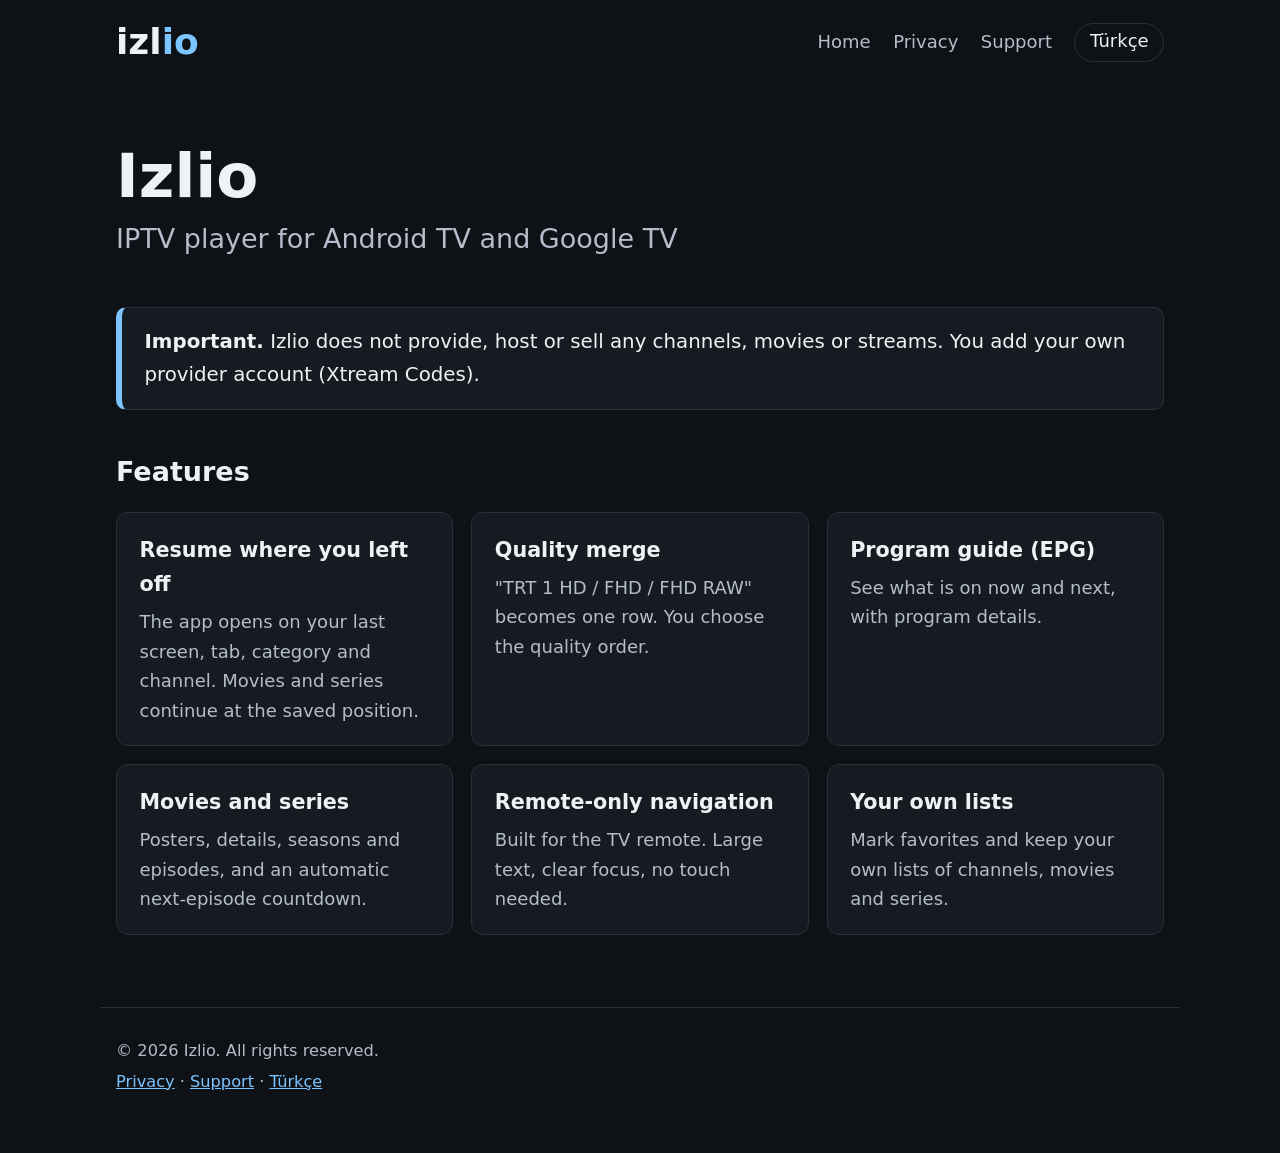
==== index.html @ 5676ca07 "Add Izlio static site (EN and TR) Co-Authored-By: Claude Sonnet 5.5 <noreply@anthropic.com>" ====
<!doctype html>
<html lang="en">
<head>
<meta charset="utf-8">
<meta name="viewport" content="width=device-width, initial-scale=1">
<title>Izlio - IPTV player for Android TV and Google TV</title>
<meta name="description" content="Izlio is an IPTV player for Android TV and Google TV. Resume where you left off, EPG, movies and series, remote-only navigation.">
<meta name="color-scheme" content="dark">
<link rel="stylesheet" href="style.css">
</head>
<body>
<header class="top"><a class="brand" href="index.html"><svg class="mark" viewBox="0 0 150 44" role="img" aria-label="izlio" xmlns="http://www.w3.org/2000/svg"><text x="0" y="34" font-size="40" font-weight="700" font-family="system-ui,-apple-system,Segoe UI,Roboto,sans-serif" fill="currentColor">izl<tspan fill="#7cc4ff">io</tspan></text></svg></a>
<nav aria-label="Main"><a href="index.html">Home</a><a href="privacy.html">Privacy</a><a href="support.html">Support</a><a class="lang" href="tr/" hreflang="tr">Türkçe</a></nav></header>
<main>
<section class="hero"><h1>Izlio</h1><p class="lead">IPTV player for Android TV and Google TV</p></section>
<aside class="notice" role="note"><strong>Important.</strong> Izlio does not provide, host or sell any channels, movies or streams. You add your own provider account (Xtream Codes).</aside>
<section><h2>Features</h2><ul class="features">
<li><h3>Resume where you left off</h3><p>The app opens on your last screen, tab, category and channel. Movies and series continue at the saved position.</p></li>
<li><h3>Quality merge</h3><p>"TRT 1 HD / FHD / FHD RAW" becomes one row. You choose the quality order.</p></li>
<li><h3>Program guide (EPG)</h3><p>See what is on now and next, with program details.</p></li>
<li><h3>Movies and series</h3><p>Posters, details, seasons and episodes, and an automatic next-episode countdown.</p></li>
<li><h3>Remote-only navigation</h3><p>Built for the TV remote. Large text, clear focus, no touch needed.</p></li>
<li><h3>Your own lists</h3><p>Mark favorites and keep your own lists of channels, movies and series.</p></li>
</ul></section>
</main>
<footer><p>&copy; 2026 Izlio. All rights reserved.</p><p><a href="privacy.html">Privacy</a> · <a href="support.html">Support</a> · <a href="tr/">Türkçe</a></p></footer>
</body>
</html>
---- style.css ----
:root{--bg:#0e1116;--panel:#161b22;--line:#2a313c;--text:#eef2f7;--muted:#b4bdc9;--accent:#7cc4ff}
*{box-sizing:border-box}
html{font-size:112.5%}
body{margin:0;background:var(--bg);color:var(--text);font-family:system-ui,-apple-system,"Segoe UI",Roboto,"Helvetica Neue",Arial,sans-serif;line-height:1.65}
a{color:var(--accent)}
a:focus-visible,summary:focus-visible{outline:3px solid var(--accent);outline-offset:3px;border-radius:4px}
.top{display:flex;flex-wrap:wrap;gap:1rem;align-items:center;justify-content:space-between;max-width:60rem;margin:0 auto;padding:1.25rem 16px}
.brand{color:var(--text);text-decoration:none}
.mark{height:2.2rem;width:auto;display:block}
nav{display:flex;flex-wrap:wrap;gap:.25rem 1.25rem}
nav a{color:var(--muted);text-decoration:none;padding:.25rem 0}
nav a:hover{color:var(--text)}
nav .lang{border:1px solid var(--line);border-radius:999px;padding:.1rem .8rem;color:var(--text)}
main{max-width:60rem;margin:0 auto;padding:1rem 16px 3rem}
h1{font-size:2.4rem;line-height:1.2;margin:1.5rem 0 .5rem}
h2{font-size:1.5rem;margin:2.2rem 0 .5rem}
h3{font-size:1.15rem;margin:0 0 .3rem}
.hero{padding:2rem 0 1rem}
.hero h1{font-size:3.4rem;margin:0}
.lead{font-size:1.5rem;color:var(--muted);margin:.3rem 0 0}
.meta{color:var(--muted)}
.notice{background:var(--panel);border:1px solid var(--line);border-left:6px solid var(--accent);border-radius:10px;padding:1rem 1.25rem;margin:1.5rem 0;font-size:1.1rem}
.features{list-style:none;padding:0;margin:1rem 0;display:grid;grid-template-columns:repeat(auto-fit,minmax(16rem,1fr));gap:1rem}
.features li{background:var(--panel);border:1px solid var(--line);border-radius:12px;padding:1.1rem 1.25rem}
.features p{margin:0;color:var(--muted)}
details{background:var(--panel);border:1px solid var(--line);border-radius:10px;padding:.8rem 1.1rem;margin:.75rem 0}
summary{cursor:pointer;font-weight:600;font-size:1.1rem}
details p{color:var(--muted);margin:.6rem 0 0}
.btn{display:inline-block;background:var(--accent);color:#0b1220;padding:.6rem 1.2rem;border-radius:8px;text-decoration:none;font-weight:600}
footer{max-width:60rem;margin:0 auto;padding:1.5rem 16px 3rem;border-top:1px solid var(--line);color:var(--muted);font-size:.9rem}
footer p{margin:.2rem 0}
@media (max-width:600px){html{font-size:100%}h1{font-size:2rem}.hero h1{font-size:2.6rem}.lead{font-size:1.25rem}}
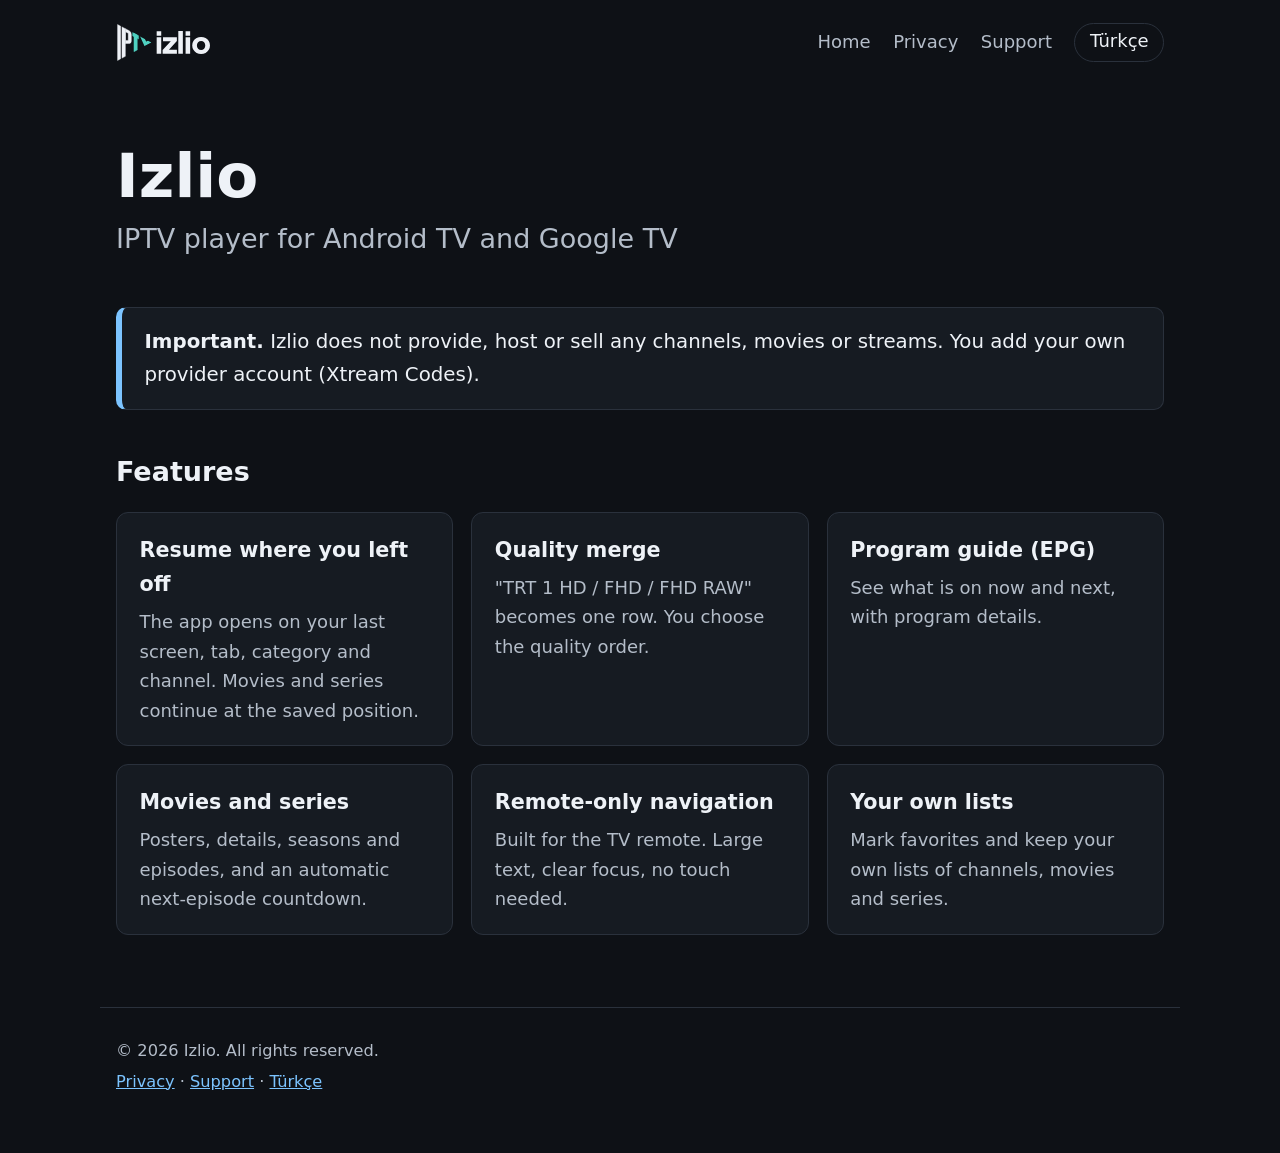
==== commit b1c80f57: "Add screenshots and logo Add 6 app screenshots in img/, the logo SVG and the favicon. Use the logo i" ====
--- a/index.html
+++ b/index.html
@@ -6,10 +6,11 @@
 <title>Izlio - IPTV player for Android TV and Google TV</title>
 <meta name="description" content="Izlio is an IPTV player for Android TV and Google TV. Resume where you left off, EPG, movies and series, remote-only navigation.">
 <meta name="color-scheme" content="dark">
+<link rel="icon" href="favicon.svg" type="image/svg+xml">
 <link rel="stylesheet" href="style.css">
 </head>
 <body>
-<header class="top"><a class="brand" href="index.html"><svg class="mark" viewBox="0 0 150 44" role="img" aria-label="izlio" xmlns="http://www.w3.org/2000/svg"><text x="0" y="34" font-size="40" font-weight="700" font-family="system-ui,-apple-system,Segoe UI,Roboto,sans-serif" fill="currentColor">izl<tspan fill="#7cc4ff">io</tspan></text></svg></a>
+<header class="top"><a class="brand" href="index.html"><img class="mark" src="logo.svg" alt="izlio" width="98" height="40"></a>
 <nav aria-label="Main"><a href="index.html">Home</a><a href="privacy.html">Privacy</a><a href="support.html">Support</a><a class="lang" href="tr/" hreflang="tr">Türkçe</a></nav></header>
 <main>
 <section class="hero"><h1>Izlio</h1><p class="lead">IPTV player for Android TV and Google TV</p></section>
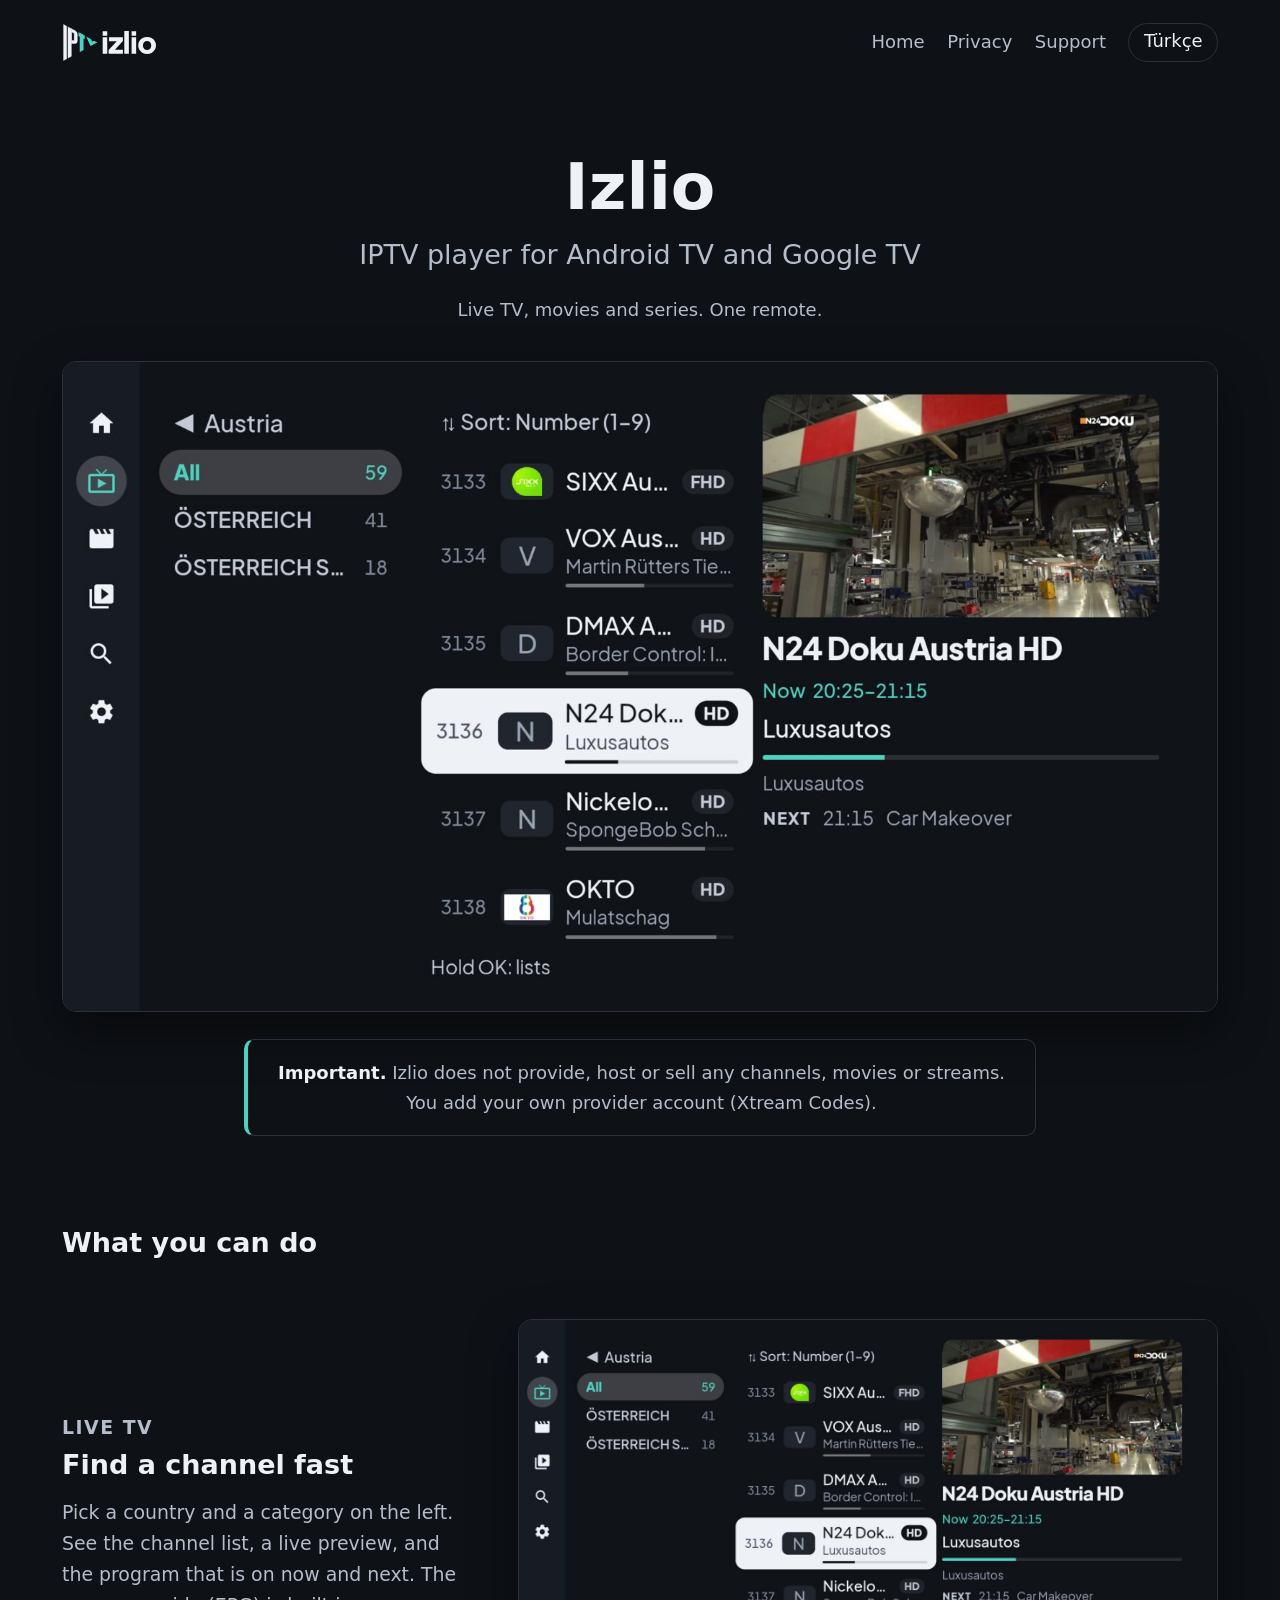
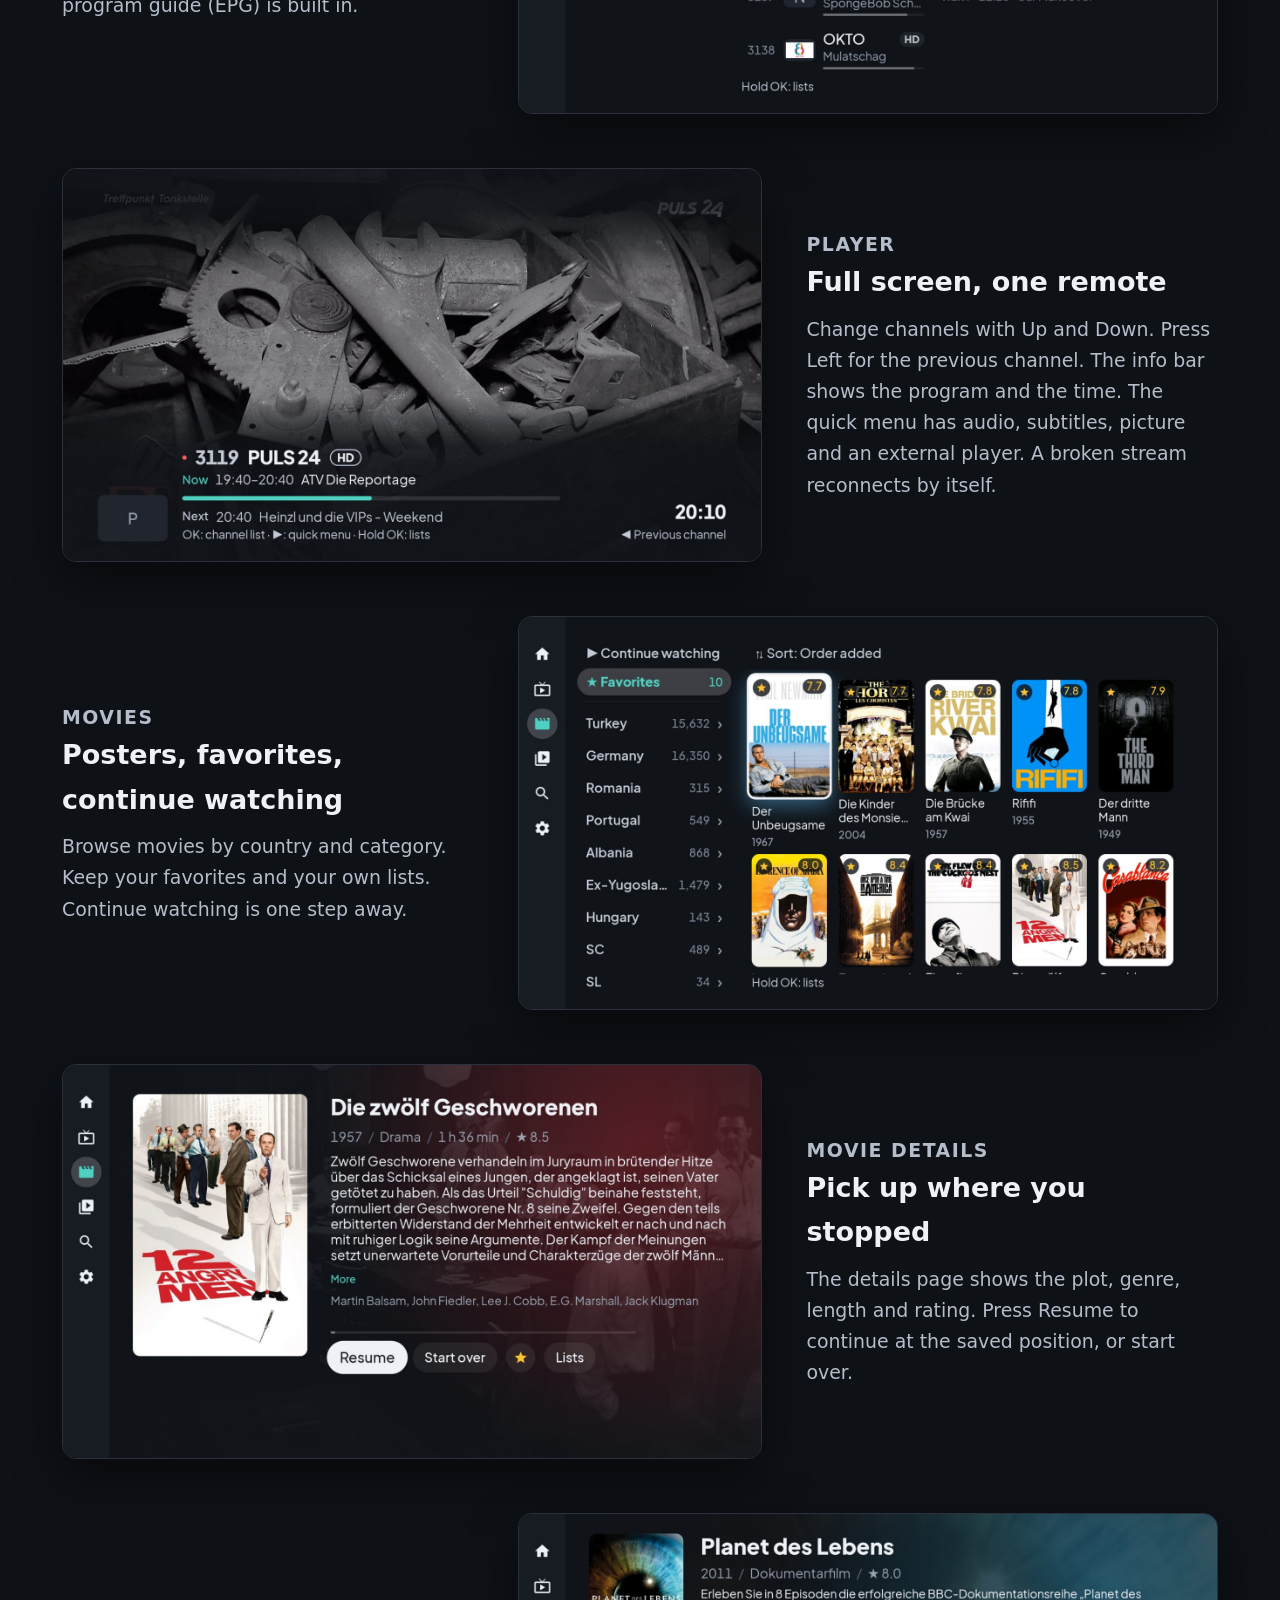
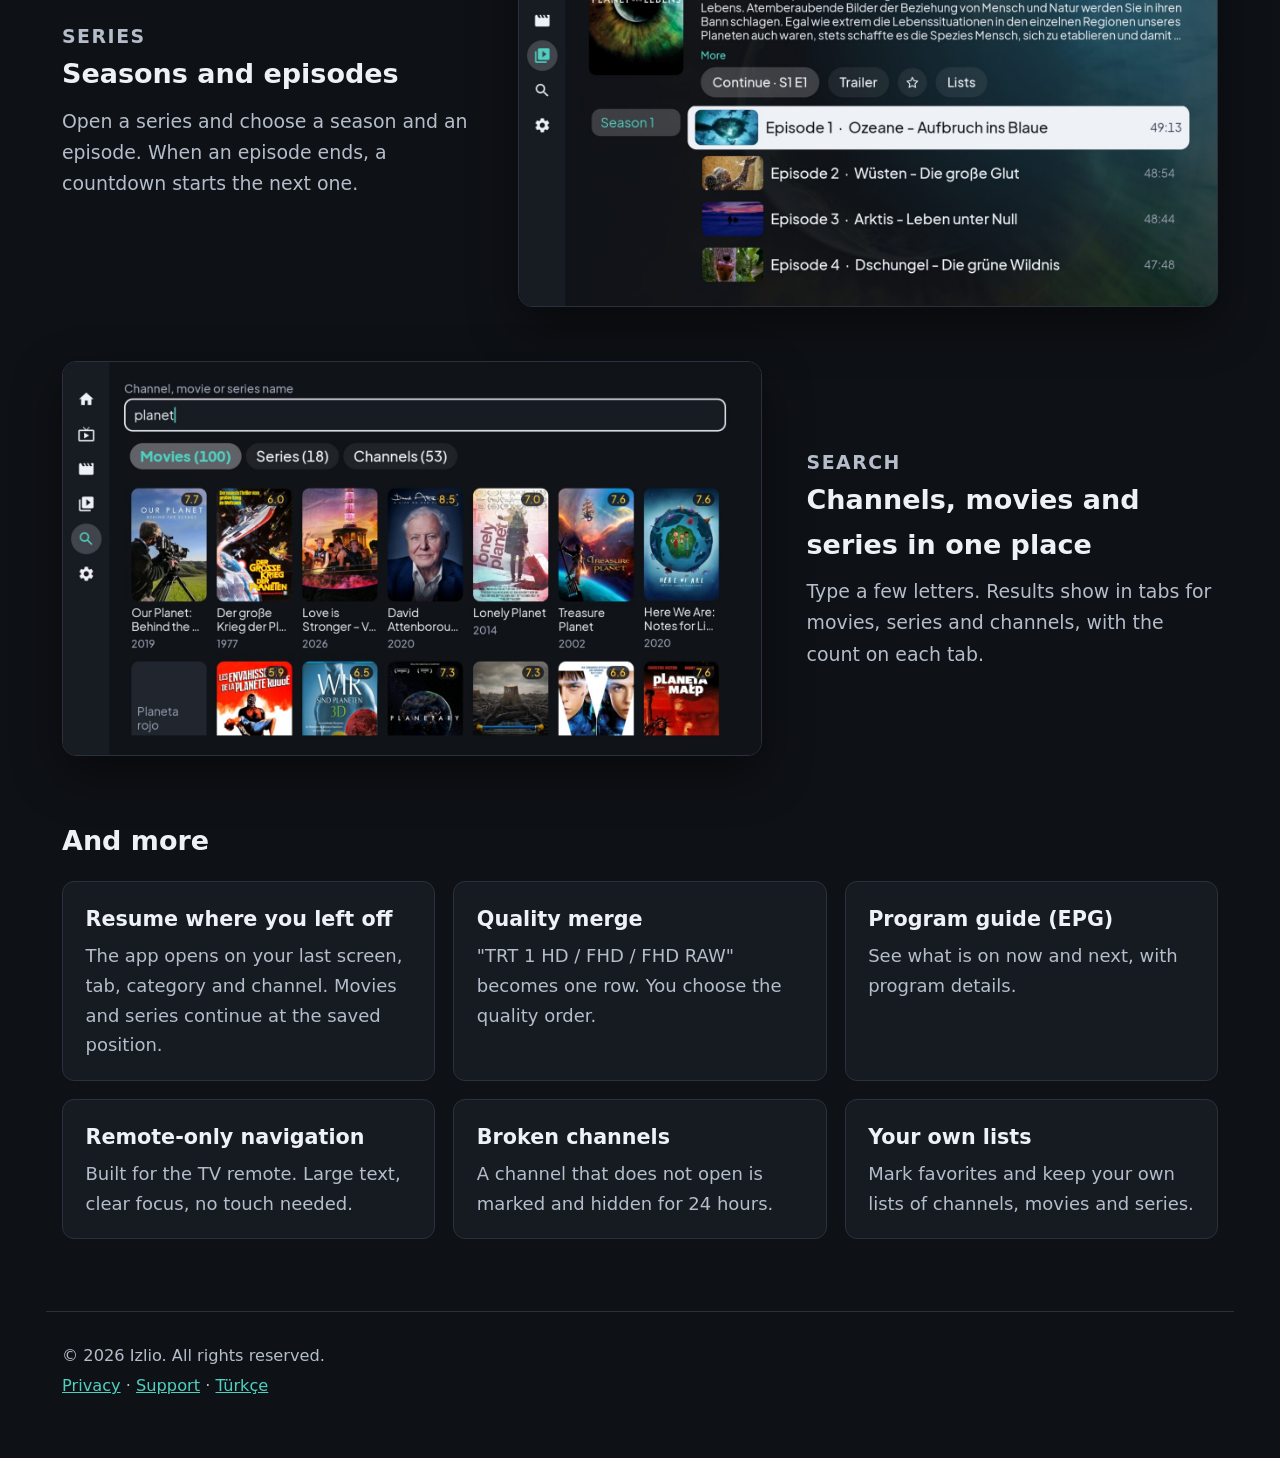
==== commit 67cbcadf: "Redesign home page Add a hero with a screenshot, 6 feature sections with screenshots, Open Graph tag" ====
--- a/index.html
+++ b/index.html
@@ -4,8 +4,19 @@
 <meta charset="utf-8">
 <meta name="viewport" content="width=device-width, initial-scale=1">
 <title>Izlio - IPTV player for Android TV and Google TV</title>
-<meta name="description" content="Izlio is an IPTV player for Android TV and Google TV. Resume where you left off, EPG, movies and series, remote-only navigation.">
+<meta name="description" content="Izlio is an IPTV player for Android TV and Google TV. Live TV with a program guide, movies and series, resume where you left off, and full remote-only control.">
 <meta name="color-scheme" content="dark">
+<meta property="og:type" content="website">
+<meta property="og:site_name" content="Izlio">
+<meta property="og:title" content="Izlio - IPTV player for Android TV and Google TV">
+<meta property="og:description" content="Izlio is an IPTV player for Android TV and Google TV. Live TV with a program guide, movies and series, resume where you left off, and full remote-only control.">
+<meta property="og:url" content="https://kburakf.github.io/izlio/">
+<meta property="og:locale" content="en_US">
+<meta property="og:image" content="https://kburakf.github.io/izlio/img/live-tv.jpg">
+<meta property="og:image:width" content="1600">
+<meta property="og:image:height" content="900">
+<meta property="og:image:alt" content="Izlio Live TV screen: country and category list on the left, the channel list in the middle, and a preview with the current and next program on the right.">
+<meta name="twitter:card" content="summary_large_image">
 <link rel="icon" href="favicon.svg" type="image/svg+xml">
 <link rel="stylesheet" href="style.css">
 </head>
@@ -13,14 +24,23 @@
 <header class="top"><a class="brand" href="index.html"><img class="mark" src="logo.svg" alt="izlio" width="98" height="40"></a>
 <nav aria-label="Main"><a href="index.html">Home</a><a href="privacy.html">Privacy</a><a href="support.html">Support</a><a class="lang" href="tr/" hreflang="tr">Türkçe</a></nav></header>
 <main>
-<section class="hero"><h1>Izlio</h1><p class="lead">IPTV player for Android TV and Google TV</p></section>
-<aside class="notice" role="note"><strong>Important.</strong> Izlio does not provide, host or sell any channels, movies or streams. You add your own provider account (Xtream Codes).</aside>
-<section><h2>Features</h2><ul class="features">
+<section class="hero-home"><h1>Izlio</h1><p class="lead">IPTV player for Android TV and Google TV</p><p class="meta">Live TV, movies and series. One remote.</p>
+<figure class="shot hero-shot"><img src="img/live-tv.jpg" alt="Izlio Live TV screen: country and category list on the left, the channel list in the middle, and a preview with the current and next program on the right." width="1600" height="900" decoding="async" fetchpriority="high"></figure>
+<aside class="notice notice-calm" role="note"><strong>Important.</strong> Izlio does not provide, host or sell any channels, movies or streams. You add your own provider account (Xtream Codes).</aside></section>
+<section aria-labelledby="f"><h2 id="f">What you can do</h2>
+<article class="feature"><div><p class="eyebrow">Live TV</p><h3>Find a channel fast</h3><p>Pick a country and a category on the left. See the channel list, a live preview, and the program that is on now and next. The program guide (EPG) is built in.</p></div><figure class="shot"><img src="img/live-tv.jpg" alt="Izlio Live TV screen with the country list, the channel list and a live preview." width="1600" height="900" loading="lazy" decoding="async"></figure></article>
+<article class="feature"><div><p class="eyebrow">Player</p><h3>Full screen, one remote</h3><p>Change channels with Up and Down. Press Left for the previous channel. The info bar shows the program and the time. The quick menu has audio, subtitles, picture and an external player. A broken stream reconnects by itself.</p></div><figure class="shot"><img src="img/player.jpg" alt="Full-screen live player with the info bar that shows the channel, the current and next program, and the time." width="1600" height="900" loading="lazy" decoding="async"></figure></article>
+<article class="feature"><div><p class="eyebrow">Movies</p><h3>Posters, favorites, continue watching</h3><p>Browse movies by country and category. Keep your favorites and your own lists. Continue watching is one step away.</p></div><figure class="shot"><img src="img/movies.jpg" alt="Izlio Movies screen with a grid of movie posters and the Continue watching and Favorites entries." width="1600" height="900" loading="lazy" decoding="async"></figure></article>
+<article class="feature"><div><p class="eyebrow">Movie details</p><h3>Pick up where you stopped</h3><p>The details page shows the plot, genre, length and rating. Press Resume to continue at the saved position, or start over.</p></div><figure class="shot"><img src="img/movie-detail.jpg" alt="Movie details page with the poster, plot, genre, length, rating and the Resume and Start over buttons." width="1600" height="900" loading="lazy" decoding="async"></figure></article>
+<article class="feature"><div><p class="eyebrow">Series</p><h3>Seasons and episodes</h3><p>Open a series and choose a season and an episode. When an episode ends, a countdown starts the next one.</p></div><figure class="shot"><img src="img/series.jpg" alt="Series page with the poster, plot, a season list and a list of episodes with their length." width="1600" height="900" loading="lazy" decoding="async"></figure></article>
+<article class="feature"><div><p class="eyebrow">Search</p><h3>Channels, movies and series in one place</h3><p>Type a few letters. Results show in tabs for movies, series and channels, with the count on each tab.</p></div><figure class="shot"><img src="img/search.jpg" alt="Search results for a word, with tabs for movies, series and channels and a grid of posters." width="1600" height="900" loading="lazy" decoding="async"></figure></article>
+</section>
+<section class="more" aria-labelledby="m"><h2 id="m">And more</h2><ul class="features">
 <li><h3>Resume where you left off</h3><p>The app opens on your last screen, tab, category and channel. Movies and series continue at the saved position.</p></li>
 <li><h3>Quality merge</h3><p>"TRT 1 HD / FHD / FHD RAW" becomes one row. You choose the quality order.</p></li>
 <li><h3>Program guide (EPG)</h3><p>See what is on now and next, with program details.</p></li>
-<li><h3>Movies and series</h3><p>Posters, details, seasons and episodes, and an automatic next-episode countdown.</p></li>
 <li><h3>Remote-only navigation</h3><p>Built for the TV remote. Large text, clear focus, no touch needed.</p></li>
+<li><h3>Broken channels</h3><p>A channel that does not open is marked and hidden for 24 hours.</p></li>
 <li><h3>Your own lists</h3><p>Mark favorites and keep your own lists of channels, movies and series.</p></li>
 </ul></section>
 </main>
--- a/style.css
+++ b/style.css
@@ -1,4 +1,4 @@
-:root{--bg:#0e1116;--panel:#161b22;--line:#2a313c;--text:#eef2f7;--muted:#b4bdc9;--accent:#7cc4ff}
+:root{--bg:#0e1116;--panel:#161b22;--line:#2a313c;--text:#eef2f7;--muted:#b4bdc9;--accent:#4fd1c1}
 *{box-sizing:border-box}
 html{font-size:112.5%}
 body{margin:0;background:var(--bg);color:var(--text);font-family:system-ui,-apple-system,"Segoe UI",Roboto,"Helvetica Neue",Arial,sans-serif;line-height:1.65}
@@ -7,11 +7,12 @@
 .top{display:flex;flex-wrap:wrap;gap:1rem;align-items:center;justify-content:space-between;max-width:60rem;margin:0 auto;padding:1.25rem 16px}
 .brand{color:var(--text);text-decoration:none}
 .mark{height:2.2rem;width:auto;display:block}
+.top{max-width:66rem}
 nav{display:flex;flex-wrap:wrap;gap:.25rem 1.25rem}
 nav a{color:var(--muted);text-decoration:none;padding:.25rem 0}
 nav a:hover{color:var(--text)}
 nav .lang{border:1px solid var(--line);border-radius:999px;padding:.1rem .8rem;color:var(--text)}
-main{max-width:60rem;margin:0 auto;padding:1rem 16px 3rem}
+main{max-width:66rem;margin:0 auto;padding:1rem 16px 3rem}
 h1{font-size:2.4rem;line-height:1.2;margin:1.5rem 0 .5rem}
 h2{font-size:1.5rem;margin:2.2rem 0 .5rem}
 h3{font-size:1.15rem;margin:0 0 .3rem}
@@ -27,6 +28,26 @@
 summary{cursor:pointer;font-weight:600;font-size:1.1rem}
 details p{color:var(--muted);margin:.6rem 0 0}
 .btn{display:inline-block;background:var(--accent);color:#0b1220;padding:.6rem 1.2rem;border-radius:8px;text-decoration:none;font-weight:600}
-footer{max-width:60rem;margin:0 auto;padding:1.5rem 16px 3rem;border-top:1px solid var(--line);color:var(--muted);font-size:.9rem}
+footer{max-width:66rem;margin:0 auto;padding:1.5rem 16px 3rem;border-top:1px solid var(--line);color:var(--muted);font-size:.9rem}
 footer p{margin:.2rem 0}
+
+.hero-home{text-align:center;padding:2.5rem 0 1rem}
+.hero-home h1{font-size:3.6rem;margin:0}
+.hero-home .lead{max-width:36rem;margin:.4rem auto 0}
+.shot{margin:0}
+.shot img{display:block;width:100%;height:auto;border-radius:14px;border:1px solid var(--line);background:var(--panel);box-shadow:0 18px 50px rgba(0,0,0,.45)}
+.hero-shot{margin:2rem 0 1.5rem}
+.notice-calm{background:transparent;border:1px solid var(--line);border-left:4px solid var(--accent);font-size:1rem;color:var(--muted);margin:1.5rem auto;max-width:44rem}
+.notice-calm strong{color:var(--text)}
+.feature{display:grid;grid-template-columns:1fr;gap:1.25rem;align-items:center;margin:3rem 0}
+.feature h3{font-size:1.5rem;margin:0 0 .5rem}
+.feature p{margin:0;color:var(--muted);font-size:1.05rem}
+.eyebrow{color:var(--accent);font-weight:600;font-size:.85rem;letter-spacing:.08em;text-transform:uppercase;margin:0 0 .4rem}
+.more{margin-top:3.5rem}
+@media (min-width:860px){
+.feature{grid-template-columns:minmax(0,1fr) minmax(0,1.7fr);gap:2.5rem}
+.feature:nth-of-type(even) .shot{order:-1}
+.feature:nth-of-type(even){grid-template-columns:minmax(0,1.7fr) minmax(0,1fr)}
+}
+@media (max-width:600px){.hero-home h1{font-size:2.8rem}.feature{margin:2.2rem 0}}
 @media (max-width:600px){html{font-size:100%}h1{font-size:2rem}.hero h1{font-size:2.6rem}.lead{font-size:1.25rem}}
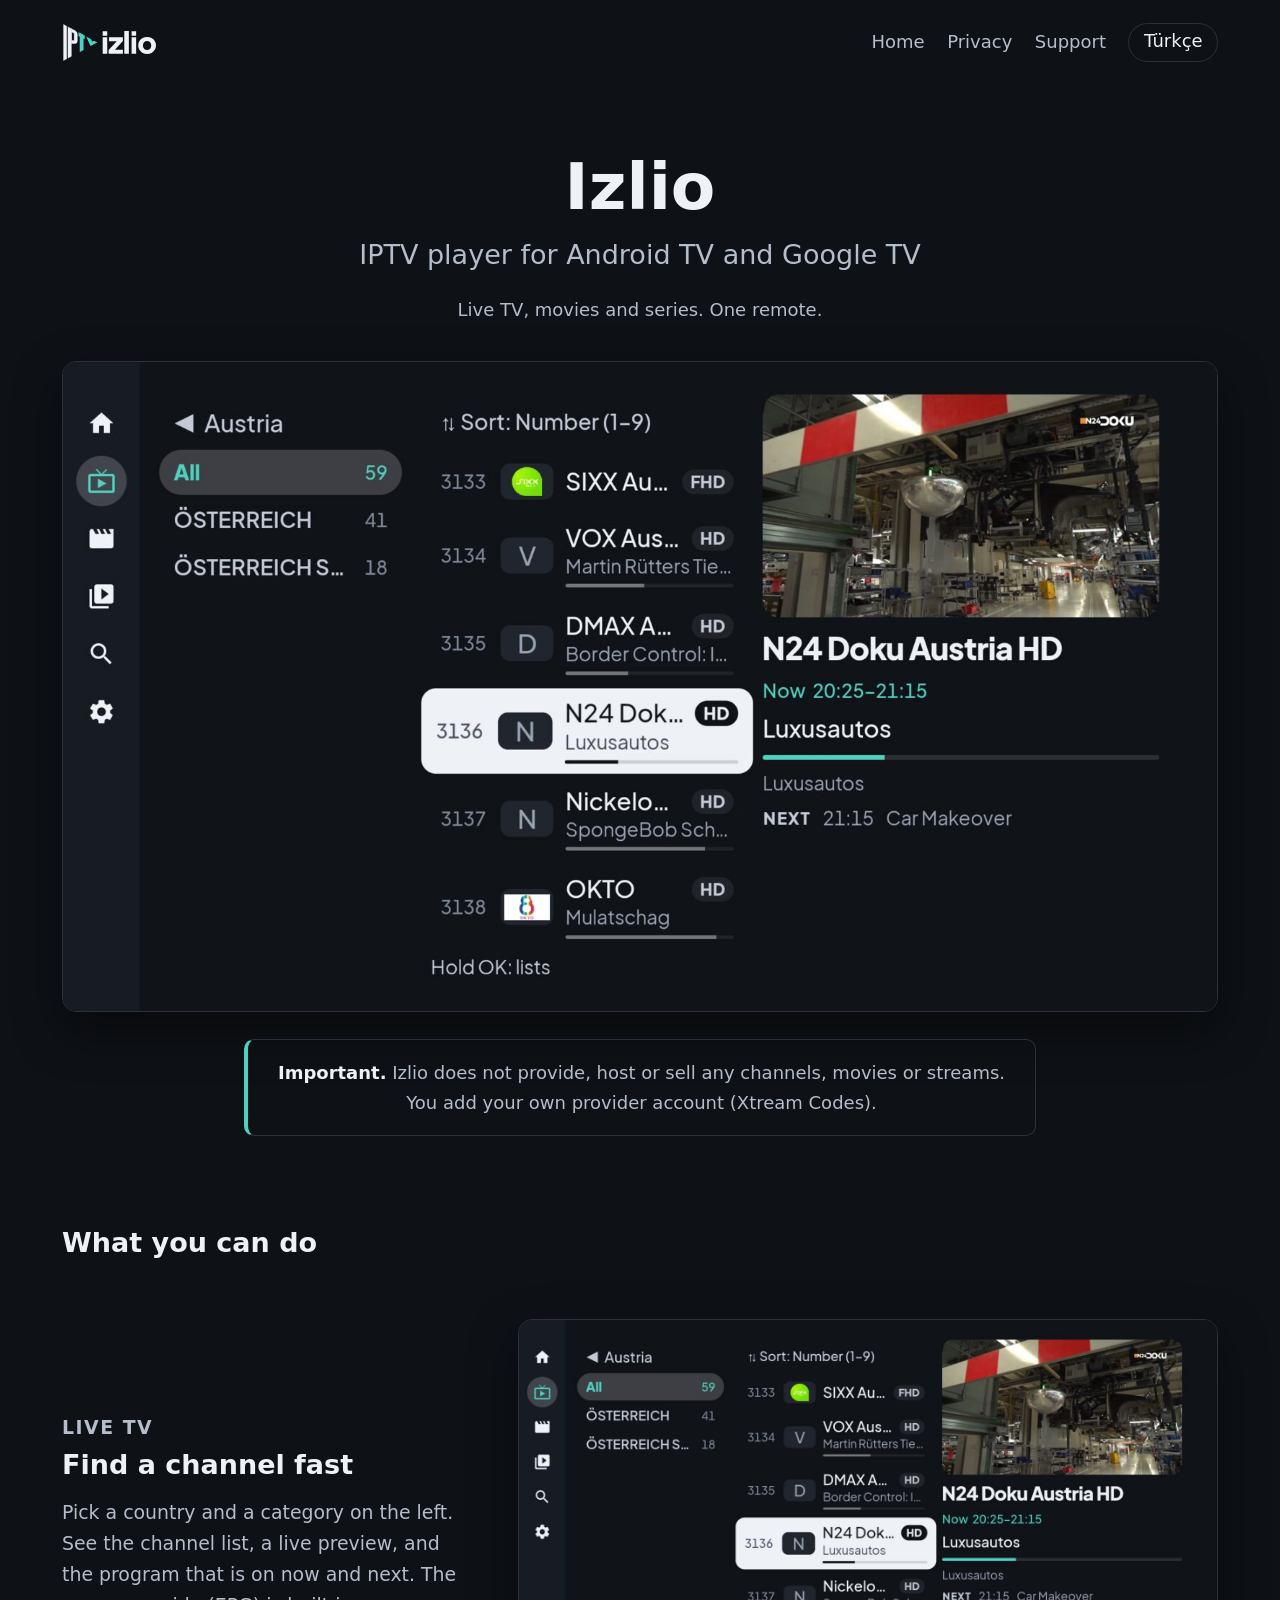
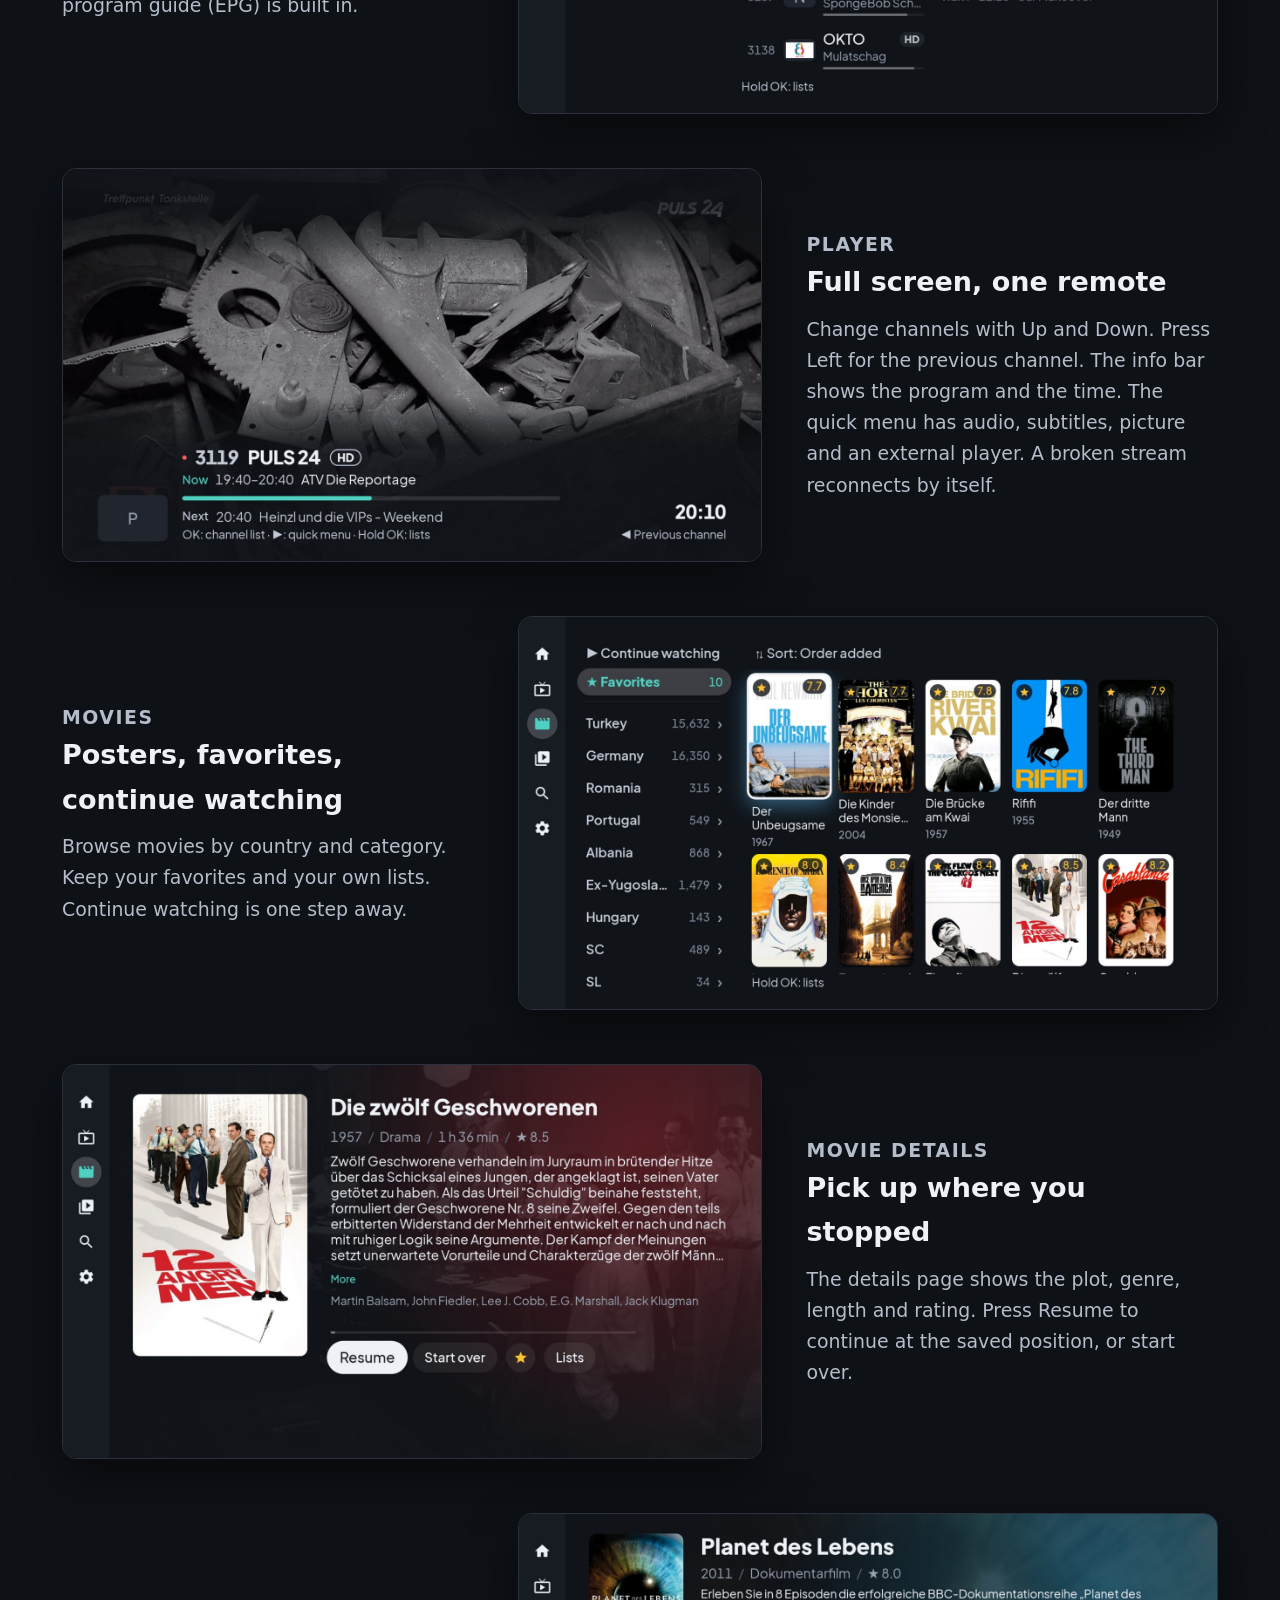
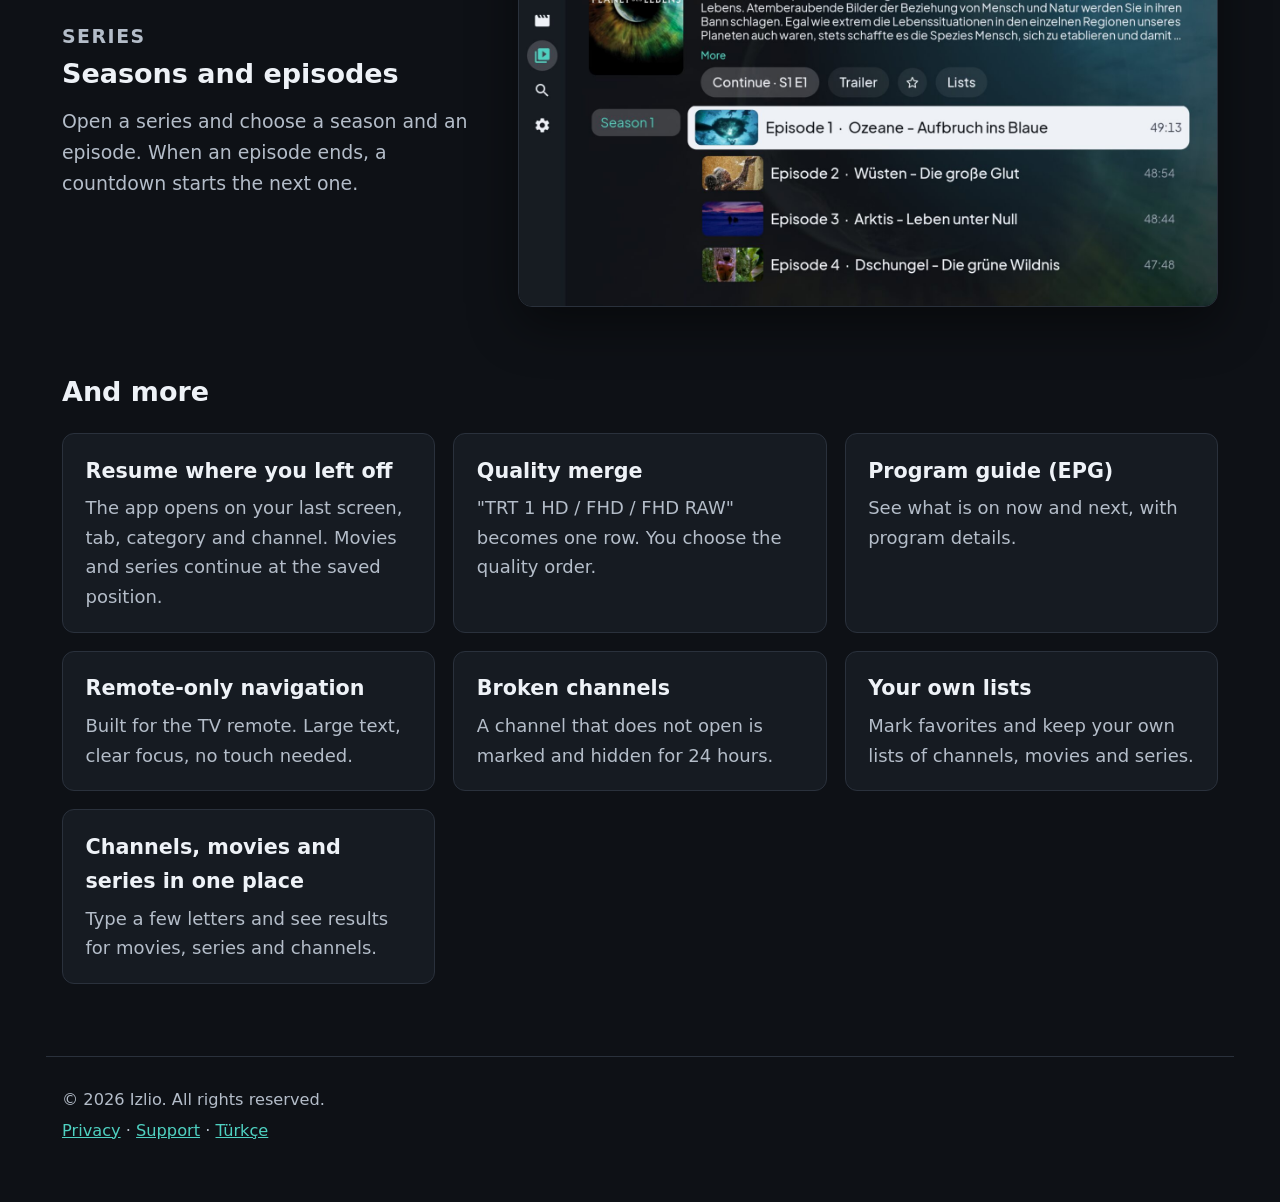
==== commit 7f79c203: "Remove search screenshot (third-party posters) Co-Authored-By: Claude Sonnet 5.5 <noreply@anthropic." ====
--- a/index.html
+++ b/index.html
@@ -33,7 +33,6 @@
 <article class="feature"><div><p class="eyebrow">Movies</p><h3>Posters, favorites, continue watching</h3><p>Browse movies by country and category. Keep your favorites and your own lists. Continue watching is one step away.</p></div><figure class="shot"><img src="img/movies.jpg" alt="Izlio Movies screen with a grid of movie posters and the Continue watching and Favorites entries." width="1600" height="900" loading="lazy" decoding="async"></figure></article>
 <article class="feature"><div><p class="eyebrow">Movie details</p><h3>Pick up where you stopped</h3><p>The details page shows the plot, genre, length and rating. Press Resume to continue at the saved position, or start over.</p></div><figure class="shot"><img src="img/movie-detail.jpg" alt="Movie details page with the poster, plot, genre, length, rating and the Resume and Start over buttons." width="1600" height="900" loading="lazy" decoding="async"></figure></article>
 <article class="feature"><div><p class="eyebrow">Series</p><h3>Seasons and episodes</h3><p>Open a series and choose a season and an episode. When an episode ends, a countdown starts the next one.</p></div><figure class="shot"><img src="img/series.jpg" alt="Series page with the poster, plot, a season list and a list of episodes with their length." width="1600" height="900" loading="lazy" decoding="async"></figure></article>
-<article class="feature"><div><p class="eyebrow">Search</p><h3>Channels, movies and series in one place</h3><p>Type a few letters. Results show in tabs for movies, series and channels, with the count on each tab.</p></div><figure class="shot"><img src="img/search.jpg" alt="Search results for a word, with tabs for movies, series and channels and a grid of posters." width="1600" height="900" loading="lazy" decoding="async"></figure></article>
 </section>
 <section class="more" aria-labelledby="m"><h2 id="m">And more</h2><ul class="features">
 <li><h3>Resume where you left off</h3><p>The app opens on your last screen, tab, category and channel. Movies and series continue at the saved position.</p></li>
@@ -42,6 +41,7 @@
 <li><h3>Remote-only navigation</h3><p>Built for the TV remote. Large text, clear focus, no touch needed.</p></li>
 <li><h3>Broken channels</h3><p>A channel that does not open is marked and hidden for 24 hours.</p></li>
 <li><h3>Your own lists</h3><p>Mark favorites and keep your own lists of channels, movies and series.</p></li>
+<li><h3>Channels, movies and series in one place</h3><p>Type a few letters and see results for movies, series and channels.</p></li>
 </ul></section>
 </main>
 <footer><p>&copy; 2026 Izlio. All rights reserved.</p><p><a href="privacy.html">Privacy</a> · <a href="support.html">Support</a> · <a href="tr/">Türkçe</a></p></footer>
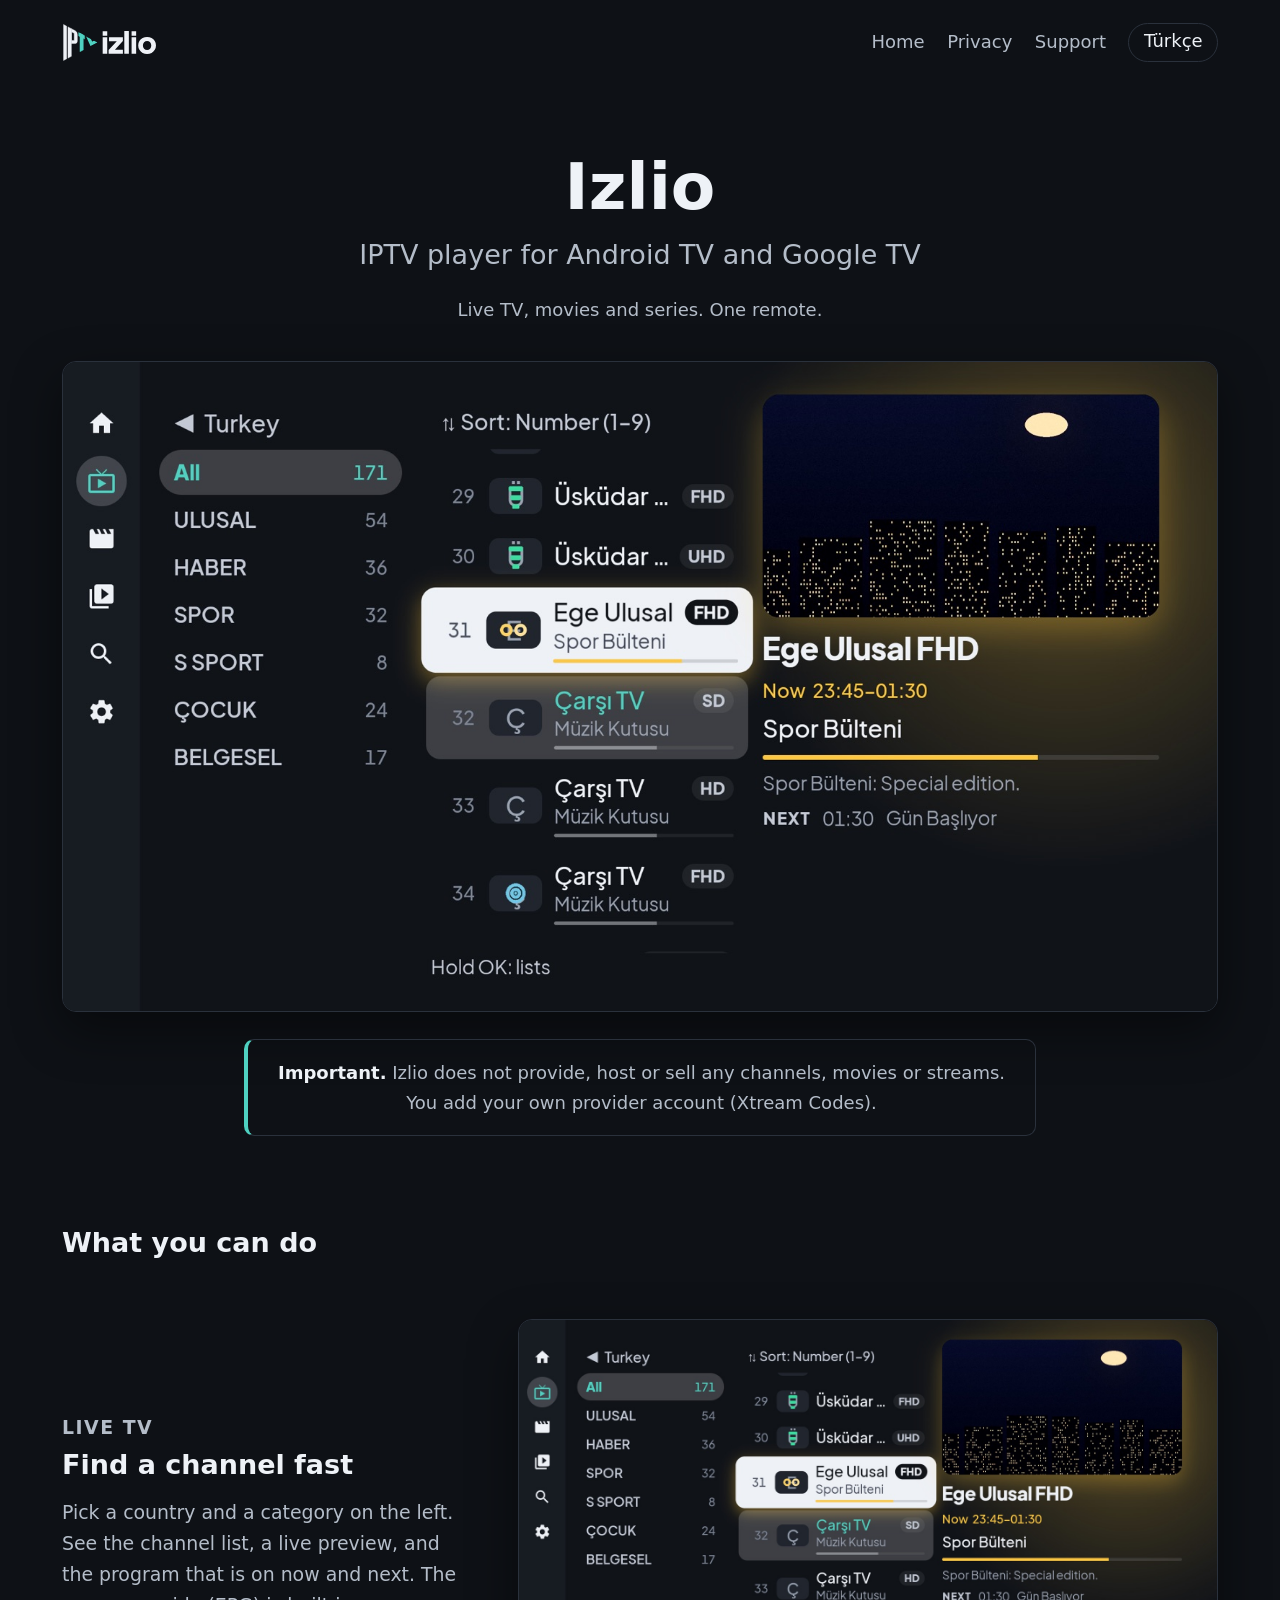
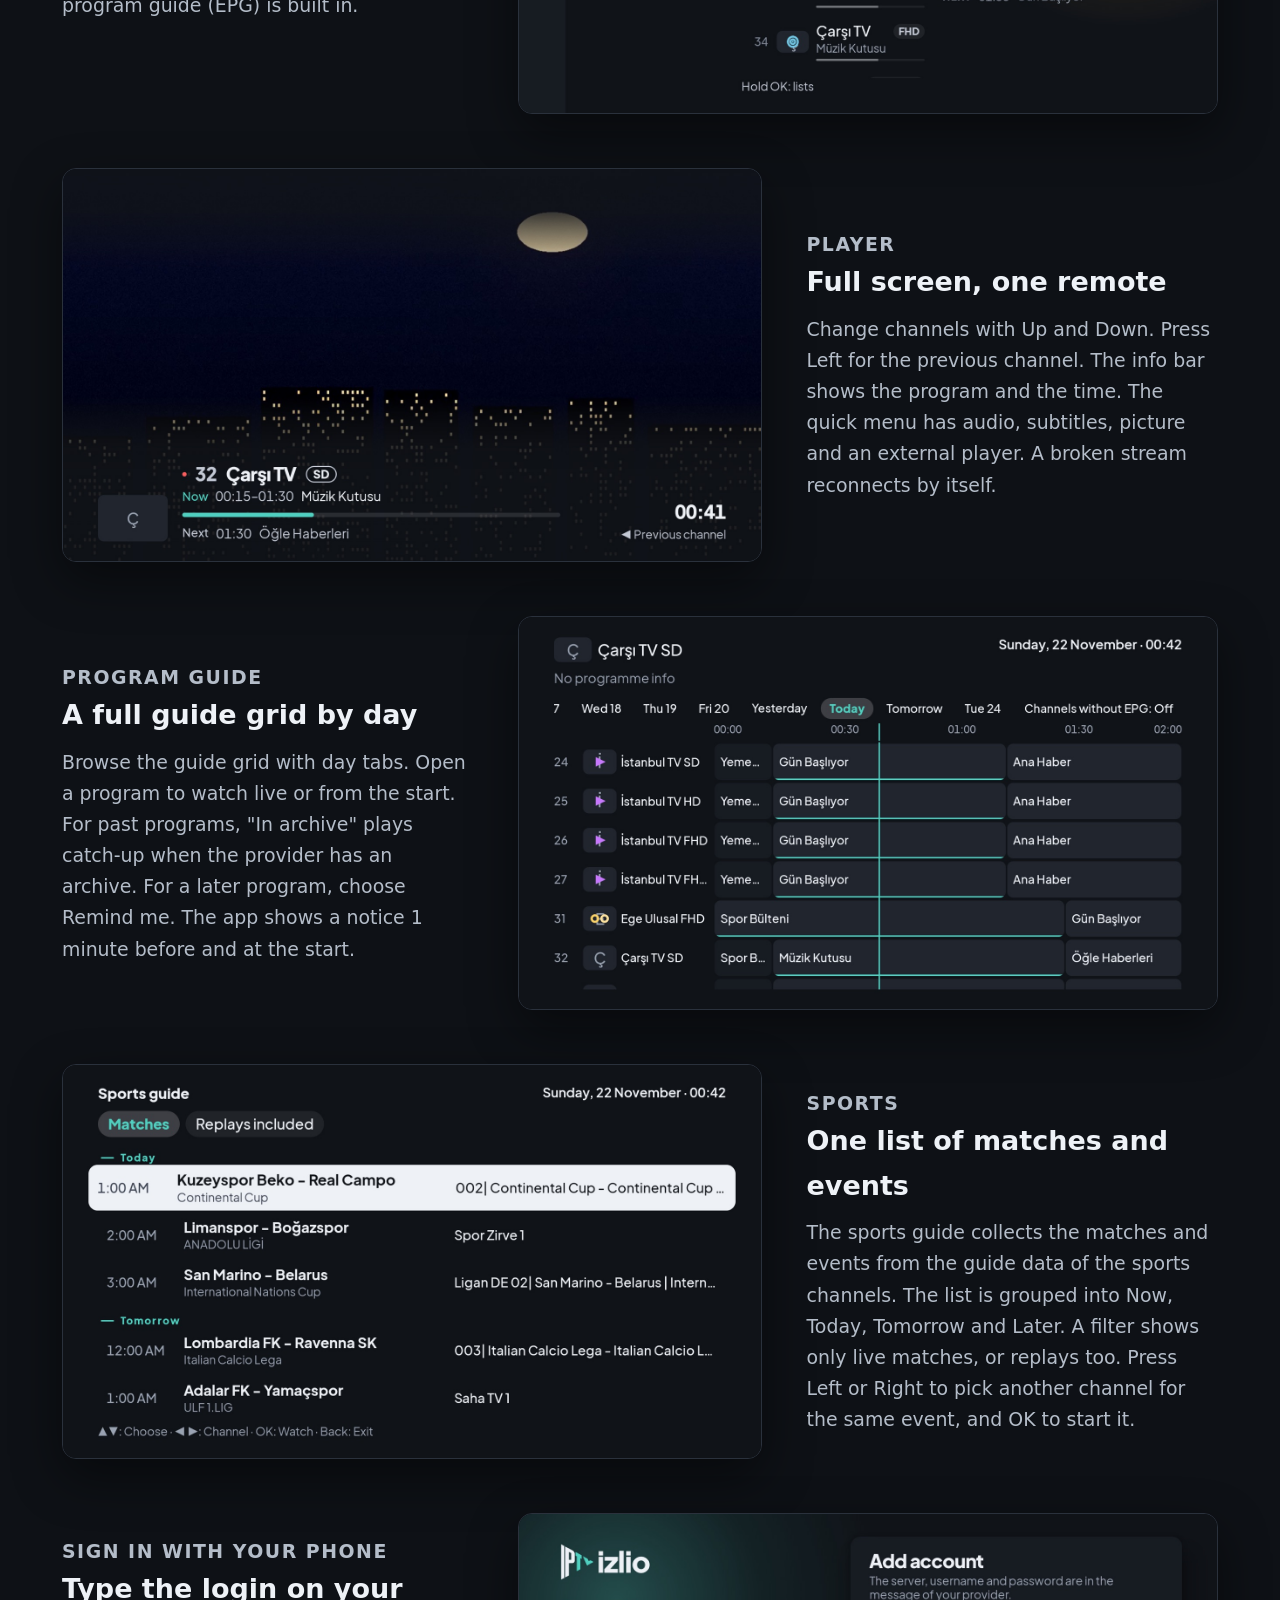
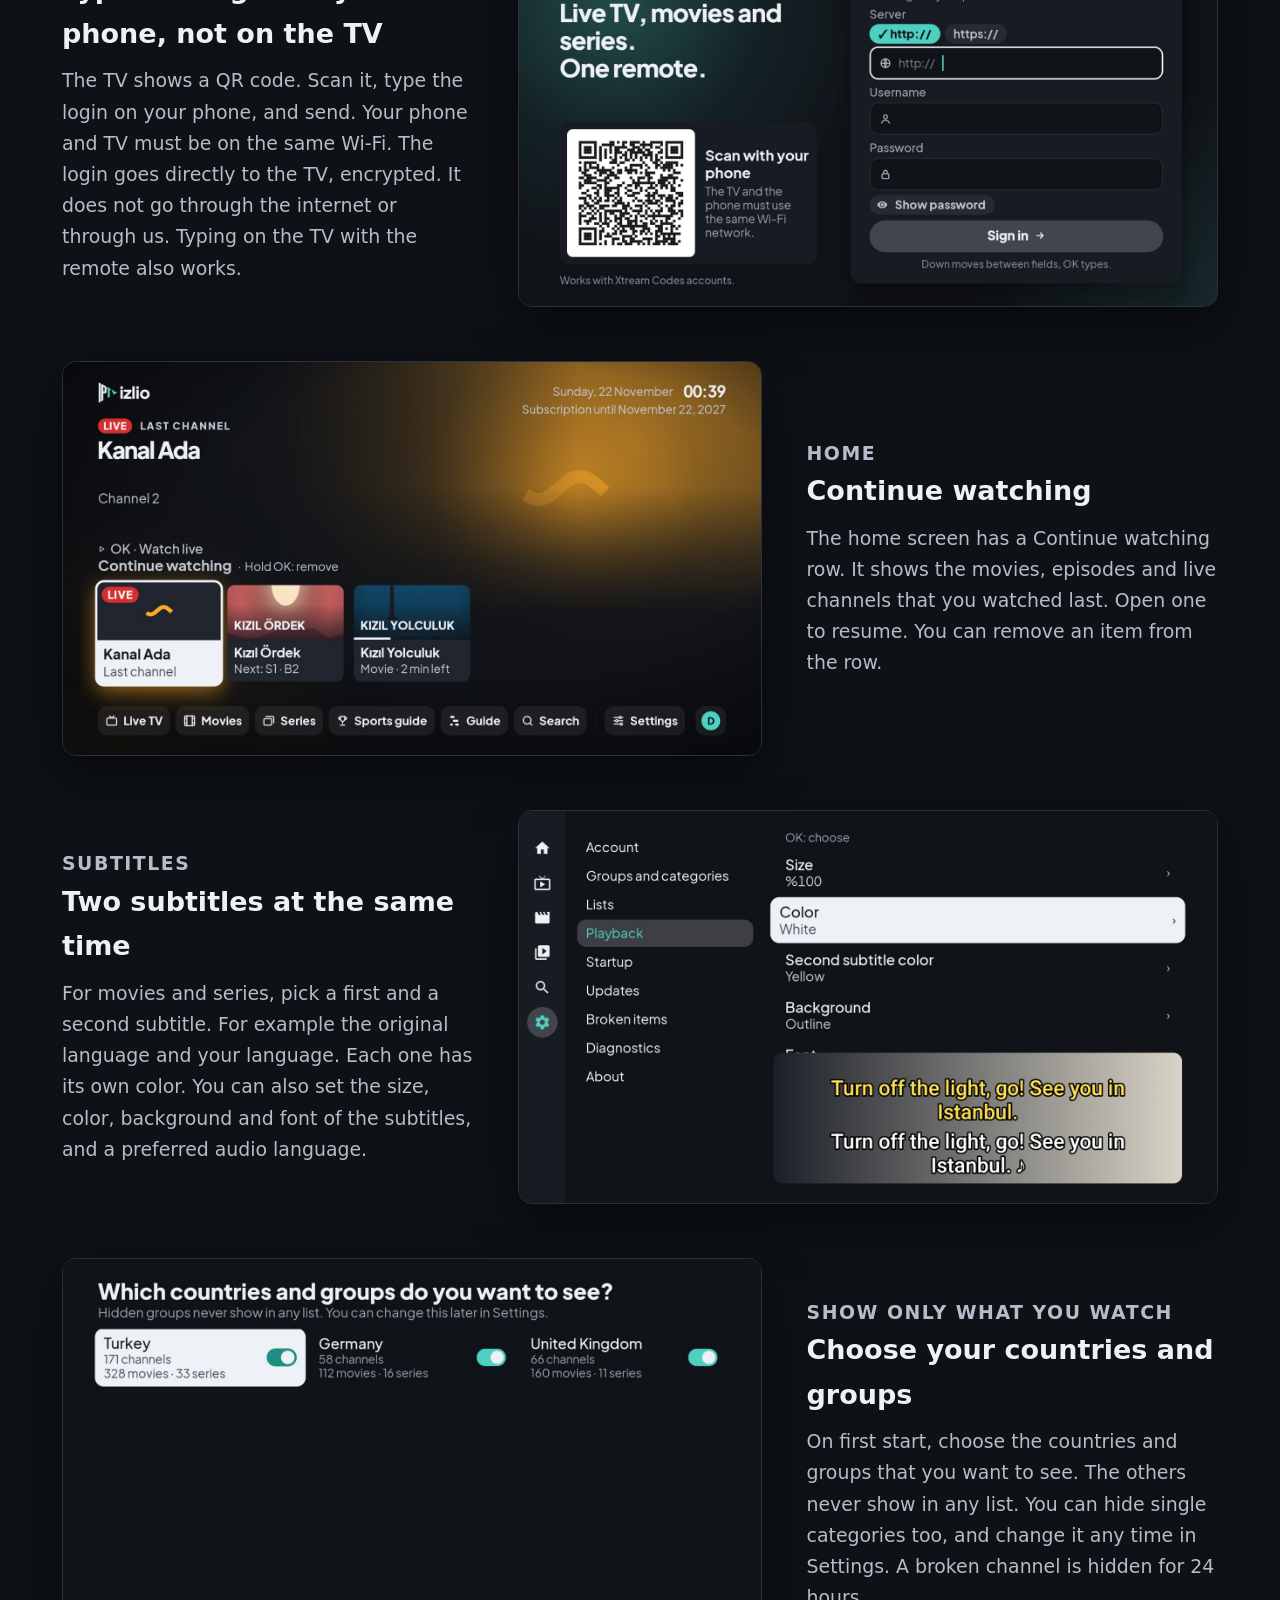
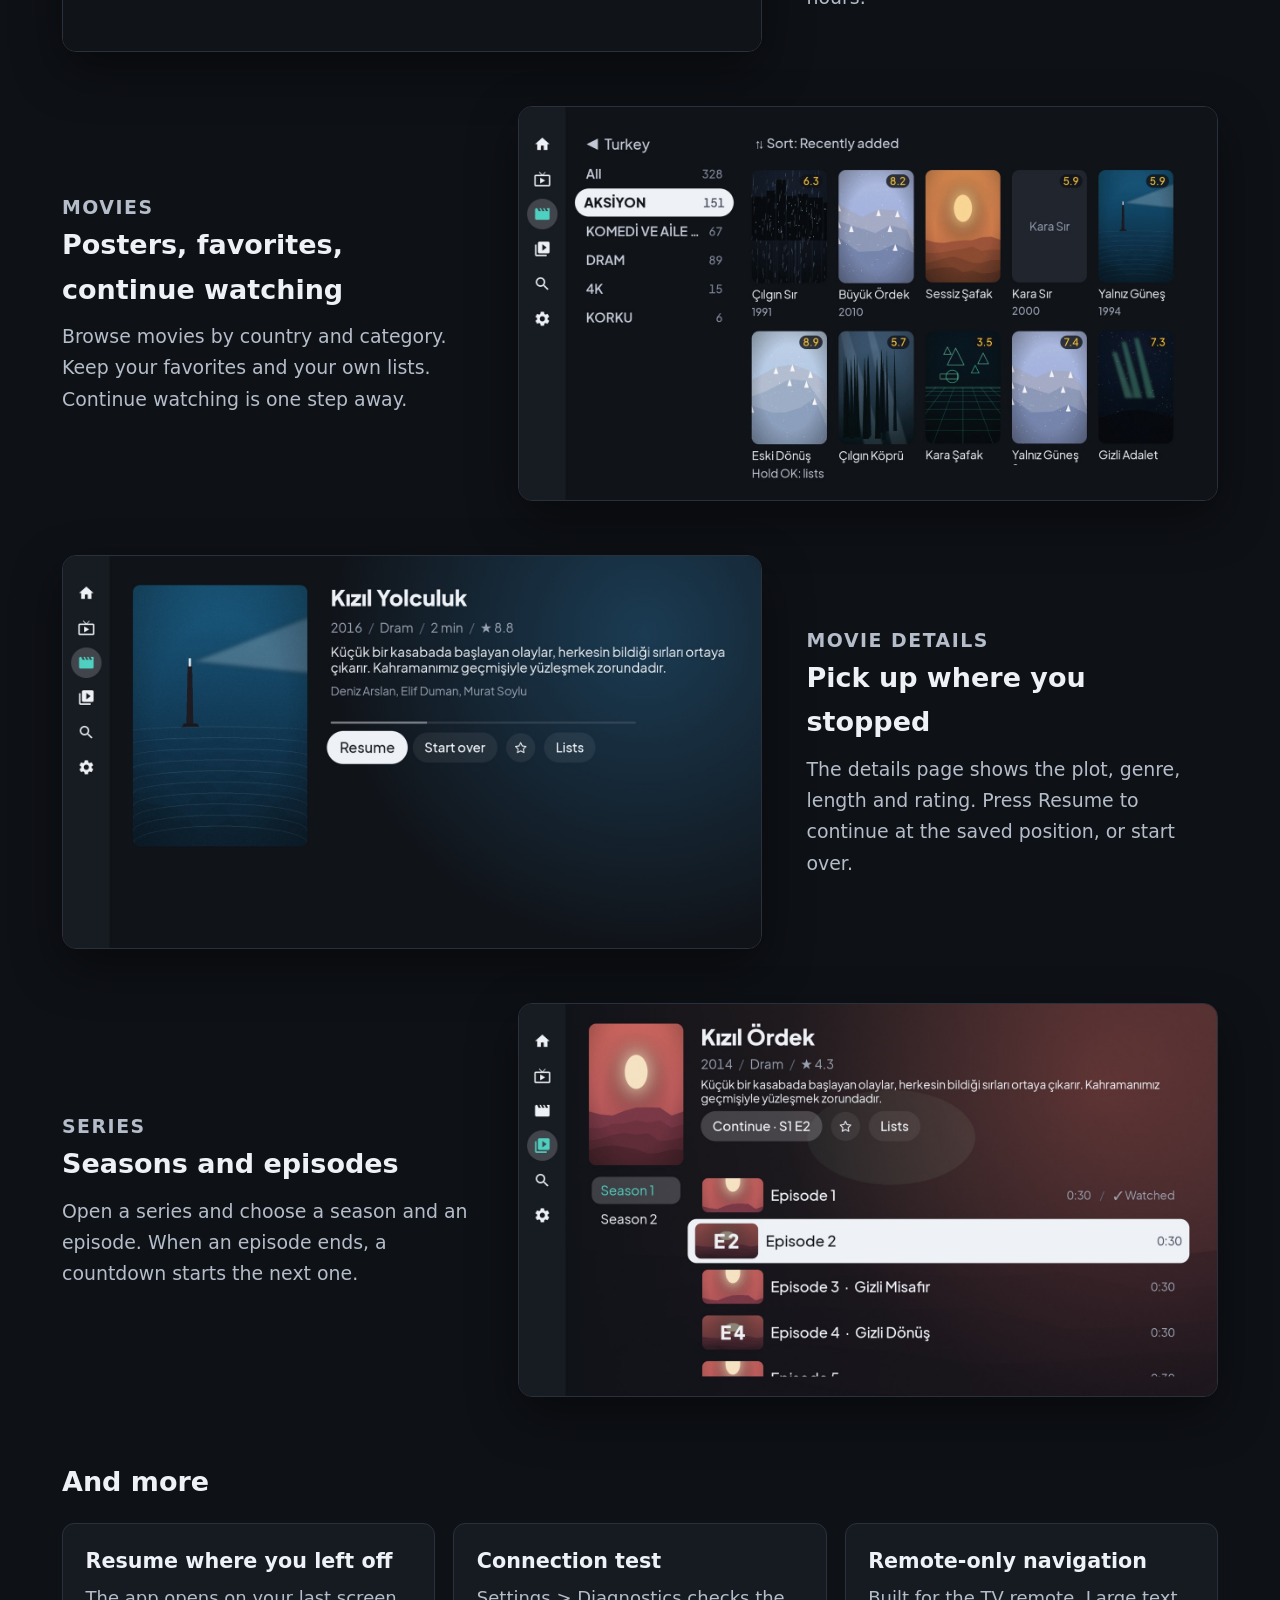
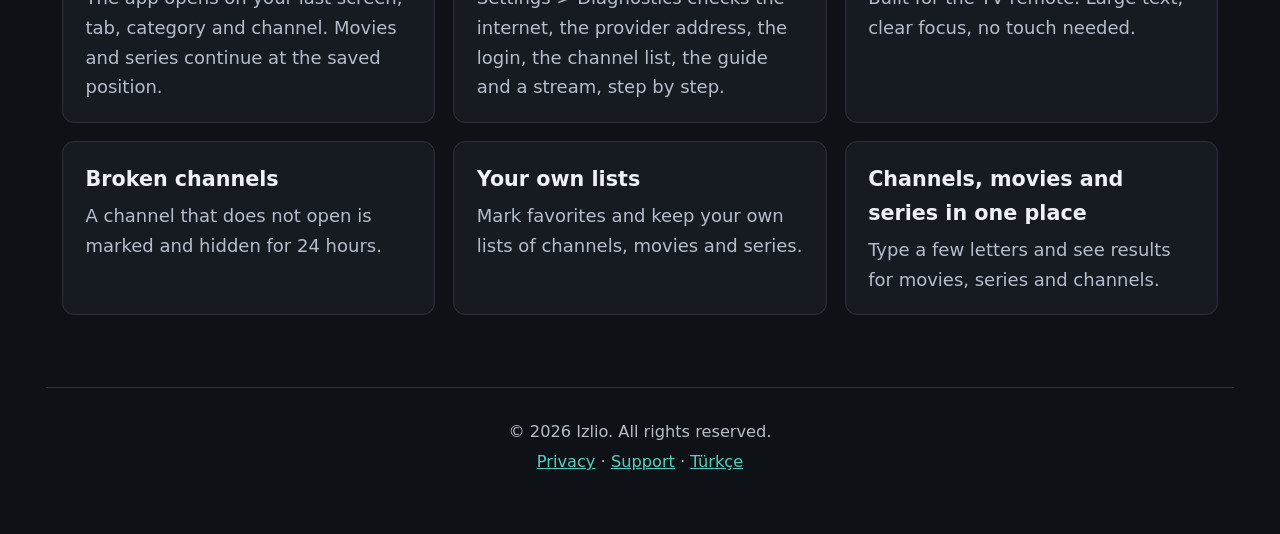
==== commit 157de87b: "Add new features, mock screenshots and GDPR privacy text - 6 new feature sections: program guide, sp" ====
--- a/index.html
+++ b/index.html
@@ -4,12 +4,12 @@
 <meta charset="utf-8">
 <meta name="viewport" content="width=device-width, initial-scale=1">
 <title>Izlio - IPTV player for Android TV and Google TV</title>
-<meta name="description" content="Izlio is an IPTV player for Android TV and Google TV. Live TV with a program guide, movies and series, resume where you left off, and full remote-only control.">
+<meta name="description" content="Izlio is an IPTV player for Android TV and Google TV, with a program guide, a sports guide and sign-in with your phone.">
 <meta name="color-scheme" content="dark">
 <meta property="og:type" content="website">
 <meta property="og:site_name" content="Izlio">
 <meta property="og:title" content="Izlio - IPTV player for Android TV and Google TV">
-<meta property="og:description" content="Izlio is an IPTV player for Android TV and Google TV. Live TV with a program guide, movies and series, resume where you left off, and full remote-only control.">
+<meta property="og:description" content="Izlio is an IPTV player for Android TV and Google TV, with a program guide, a sports guide and sign-in with your phone.">
 <meta property="og:url" content="https://kburakf.github.io/izlio/">
 <meta property="og:locale" content="en_US">
 <meta property="og:image" content="https://kburakf.github.io/izlio/img/live-tv.jpg">
@@ -30,14 +30,19 @@
 <section aria-labelledby="f"><h2 id="f">What you can do</h2>
 <article class="feature"><div><p class="eyebrow">Live TV</p><h3>Find a channel fast</h3><p>Pick a country and a category on the left. See the channel list, a live preview, and the program that is on now and next. The program guide (EPG) is built in.</p></div><figure class="shot"><img src="img/live-tv.jpg" alt="Izlio Live TV screen with the country list, the channel list and a live preview." width="1600" height="900" loading="lazy" decoding="async"></figure></article>
 <article class="feature"><div><p class="eyebrow">Player</p><h3>Full screen, one remote</h3><p>Change channels with Up and Down. Press Left for the previous channel. The info bar shows the program and the time. The quick menu has audio, subtitles, picture and an external player. A broken stream reconnects by itself.</p></div><figure class="shot"><img src="img/player.jpg" alt="Full-screen live player with the info bar that shows the channel, the current and next program, and the time." width="1600" height="900" loading="lazy" decoding="async"></figure></article>
-<article class="feature"><div><p class="eyebrow">Movies</p><h3>Posters, favorites, continue watching</h3><p>Browse movies by country and category. Keep your favorites and your own lists. Continue watching is one step away.</p></div><figure class="shot"><img src="img/movies.jpg" alt="Izlio Movies screen with a grid of movie posters and the Continue watching and Favorites entries." width="1600" height="900" loading="lazy" decoding="async"></figure></article>
+<article class="feature"><div><p class="eyebrow">Program guide</p><h3>A full guide grid by day</h3><p>Browse the guide grid with day tabs. Open a program to watch live or from the start. For past programs, "In archive" plays catch-up when the provider has an archive. For a later program, choose Remind me. The app shows a notice 1 minute before and at the start.</p></div><figure class="shot"><img src="img/guide.jpg" alt="Program guide grid with day tabs from Yesterday to Tuesday and the programs of each channel." width="1600" height="900" loading="lazy" decoding="async"></figure></article>
+<article class="feature"><div><p class="eyebrow">Sports</p><h3>One list of matches and events</h3><p>The sports guide collects the matches and events from the guide data of the sports channels. The list is grouped into Now, Today, Tomorrow and Later. A filter shows only live matches, or replays too. Press Left or Right to pick another channel for the same event, and OK to start it.</p></div><figure class="shot"><img src="img/sports.jpg" alt="Sports guide with matches grouped under Today and Tomorrow, the league and the channel of each match." width="1600" height="900" loading="lazy" decoding="async"></figure></article>
+<article class="feature"><div><p class="eyebrow">Sign in with your phone</p><h3>Type the login on your phone, not on the TV</h3><p>The TV shows a QR code. Scan it, type the login on your phone, and send. Your phone and TV must be on the same Wi-Fi. The login goes directly to the TV, encrypted. It does not go through the internet or through us. Typing on the TV with the remote also works.</p></div><figure class="shot"><img src="img/qr-login.jpg" alt="Add account screen with a QR code to sign in with the phone, next to the server, user name and password fields." width="1600" height="900" loading="lazy" decoding="async"></figure></article>
+<article class="feature"><div><p class="eyebrow">Home</p><h3>Continue watching</h3><p>The home screen has a Continue watching row. It shows the movies, episodes and live channels that you watched last. Open one to resume. You can remove an item from the row.</p></div><figure class="shot"><img src="img/home.jpg" alt="Home screen with the last channel and the Continue watching row with a live channel, an episode and a movie." width="1600" height="900" loading="lazy" decoding="async"></figure></article>
+<article class="feature"><div><p class="eyebrow">Subtitles</p><h3>Two subtitles at the same time</h3><p>For movies and series, pick a first and a second subtitle. For example the original language and your language. Each one has its own color. You can also set the size, color, background and font of the subtitles, and a preferred audio language.</p></div><figure class="shot"><img src="img/subtitles.jpg" alt="Subtitle look settings with a preview of two subtitle lines in two colors." width="1600" height="900" loading="lazy" decoding="async"></figure></article>
+<article class="feature"><div><p class="eyebrow">Show only what you watch</p><h3>Choose your countries and groups</h3><p>On first start, choose the countries and groups that you want to see. The others never show in any list. You can hide single categories too, and change it any time in Settings. A broken channel is hidden for 24 hours.</p></div><figure class="shot"><img src="img/groups.jpg" alt="Country picker with Turkey, Germany and United Kingdom and the number of channels, movies and series in each." width="1600" height="900" loading="lazy" decoding="async"></figure></article>
+<article class="feature"><div><p class="eyebrow">Movies</p><h3>Posters, favorites, continue watching</h3><p>Browse movies by country and category. Keep your favorites and your own lists. Continue watching is one step away.</p></div><figure class="shot"><img src="img/movies.jpg" alt="Izlio Movies screen with the category list and a grid of movie posters." width="1600" height="900" loading="lazy" decoding="async"></figure></article>
 <article class="feature"><div><p class="eyebrow">Movie details</p><h3>Pick up where you stopped</h3><p>The details page shows the plot, genre, length and rating. Press Resume to continue at the saved position, or start over.</p></div><figure class="shot"><img src="img/movie-detail.jpg" alt="Movie details page with the poster, plot, genre, length, rating and the Resume and Start over buttons." width="1600" height="900" loading="lazy" decoding="async"></figure></article>
 <article class="feature"><div><p class="eyebrow">Series</p><h3>Seasons and episodes</h3><p>Open a series and choose a season and an episode. When an episode ends, a countdown starts the next one.</p></div><figure class="shot"><img src="img/series.jpg" alt="Series page with the poster, plot, a season list and a list of episodes with their length." width="1600" height="900" loading="lazy" decoding="async"></figure></article>
 </section>
 <section class="more" aria-labelledby="m"><h2 id="m">And more</h2><ul class="features">
 <li><h3>Resume where you left off</h3><p>The app opens on your last screen, tab, category and channel. Movies and series continue at the saved position.</p></li>
-<li><h3>Quality merge</h3><p>"TRT 1 HD / FHD / FHD RAW" becomes one row. You choose the quality order.</p></li>
-<li><h3>Program guide (EPG)</h3><p>See what is on now and next, with program details.</p></li>
+<li><h3>Connection test</h3><p>Settings &gt; Diagnostics checks the internet, the provider address, the login, the channel list, the guide and a stream, step by step.</p></li>
 <li><h3>Remote-only navigation</h3><p>Built for the TV remote. Large text, clear focus, no touch needed.</p></li>
 <li><h3>Broken channels</h3><p>A channel that does not open is marked and hidden for 24 hours.</p></li>
 <li><h3>Your own lists</h3><p>Mark favorites and keep your own lists of channels, movies and series.</p></li>
--- a/style.css
+++ b/style.css
@@ -28,7 +28,7 @@
 summary{cursor:pointer;font-weight:600;font-size:1.1rem}
 details p{color:var(--muted);margin:.6rem 0 0}
 .btn{display:inline-block;background:var(--accent);color:#0b1220;padding:.6rem 1.2rem;border-radius:8px;text-decoration:none;font-weight:600}
-footer{max-width:66rem;margin:0 auto;padding:1.5rem 16px 3rem;border-top:1px solid var(--line);color:var(--muted);font-size:.9rem}
+footer{max-width:66rem;margin:0 auto;padding:1.5rem 16px 3rem;border-top:1px solid var(--line);color:var(--muted);font-size:.9rem;text-align:center}
 footer p{margin:.2rem 0}
 
 .hero-home{text-align:center;padding:2.5rem 0 1rem}
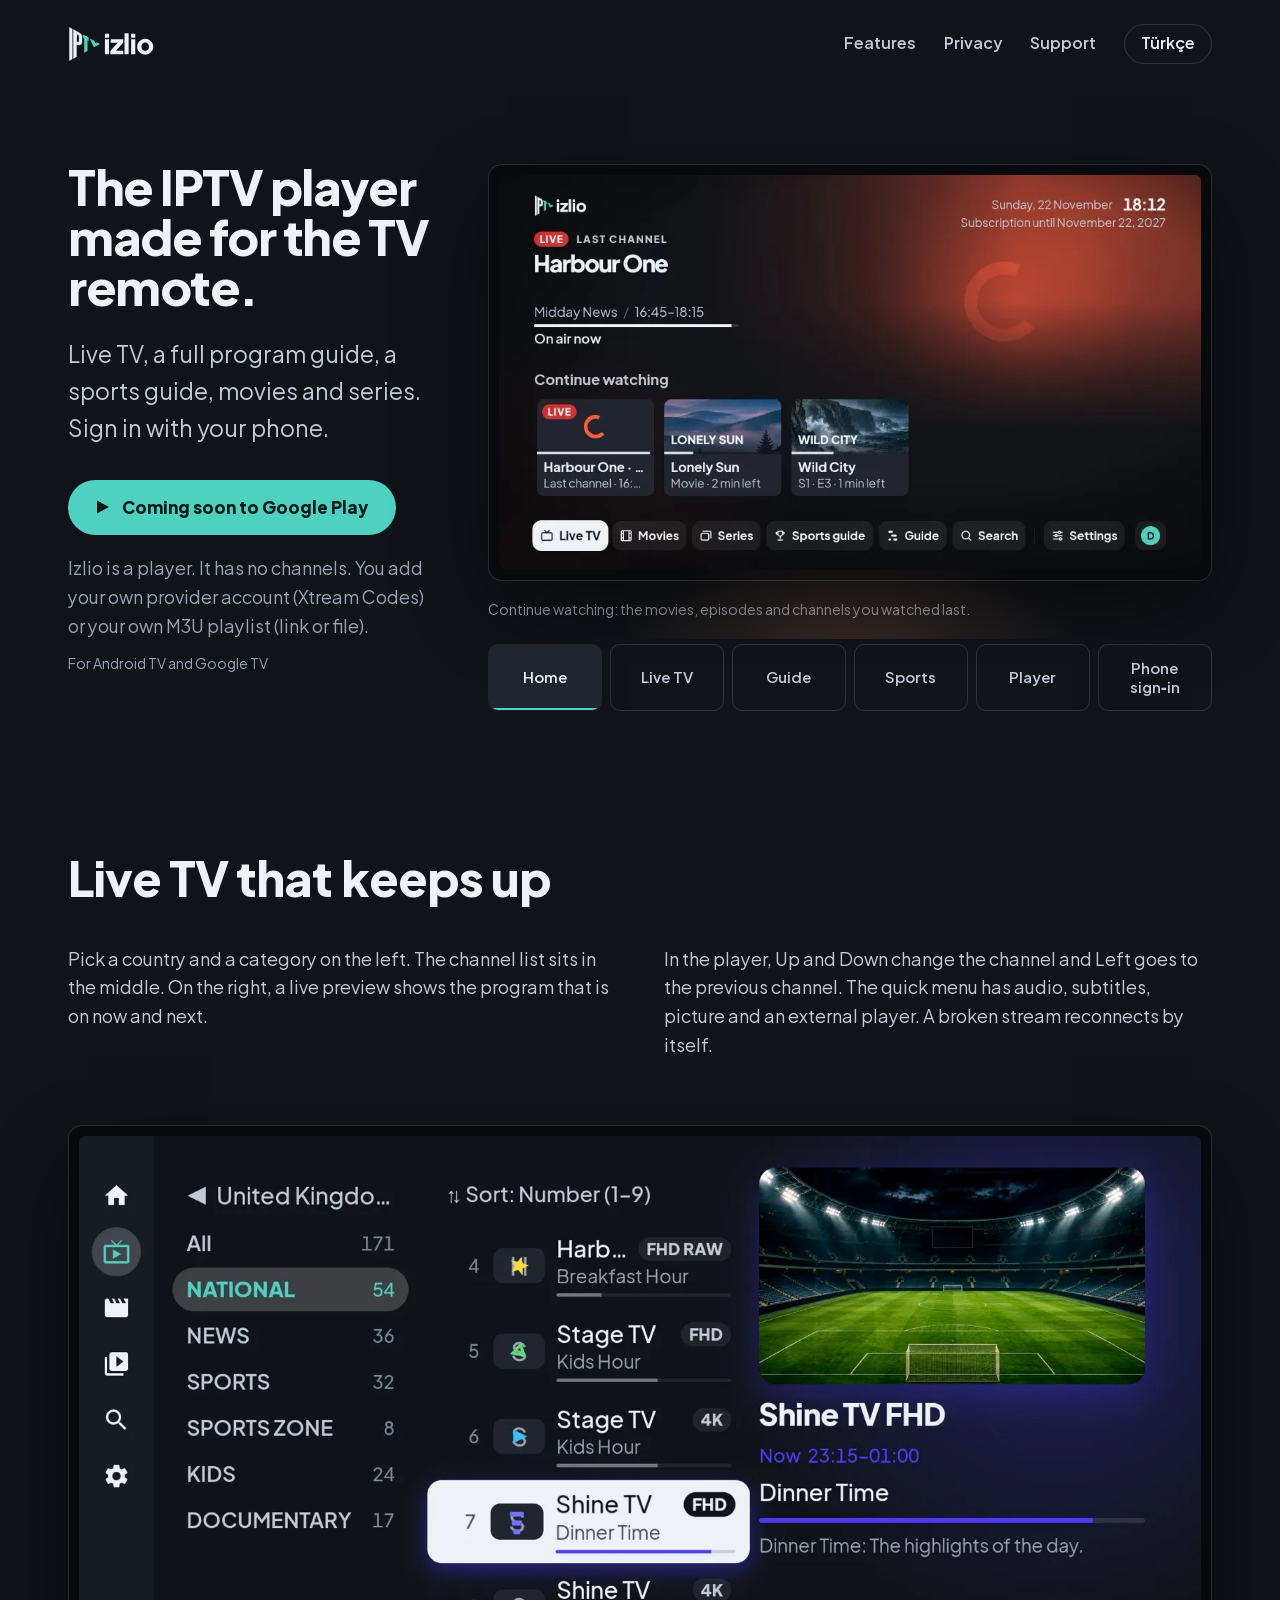
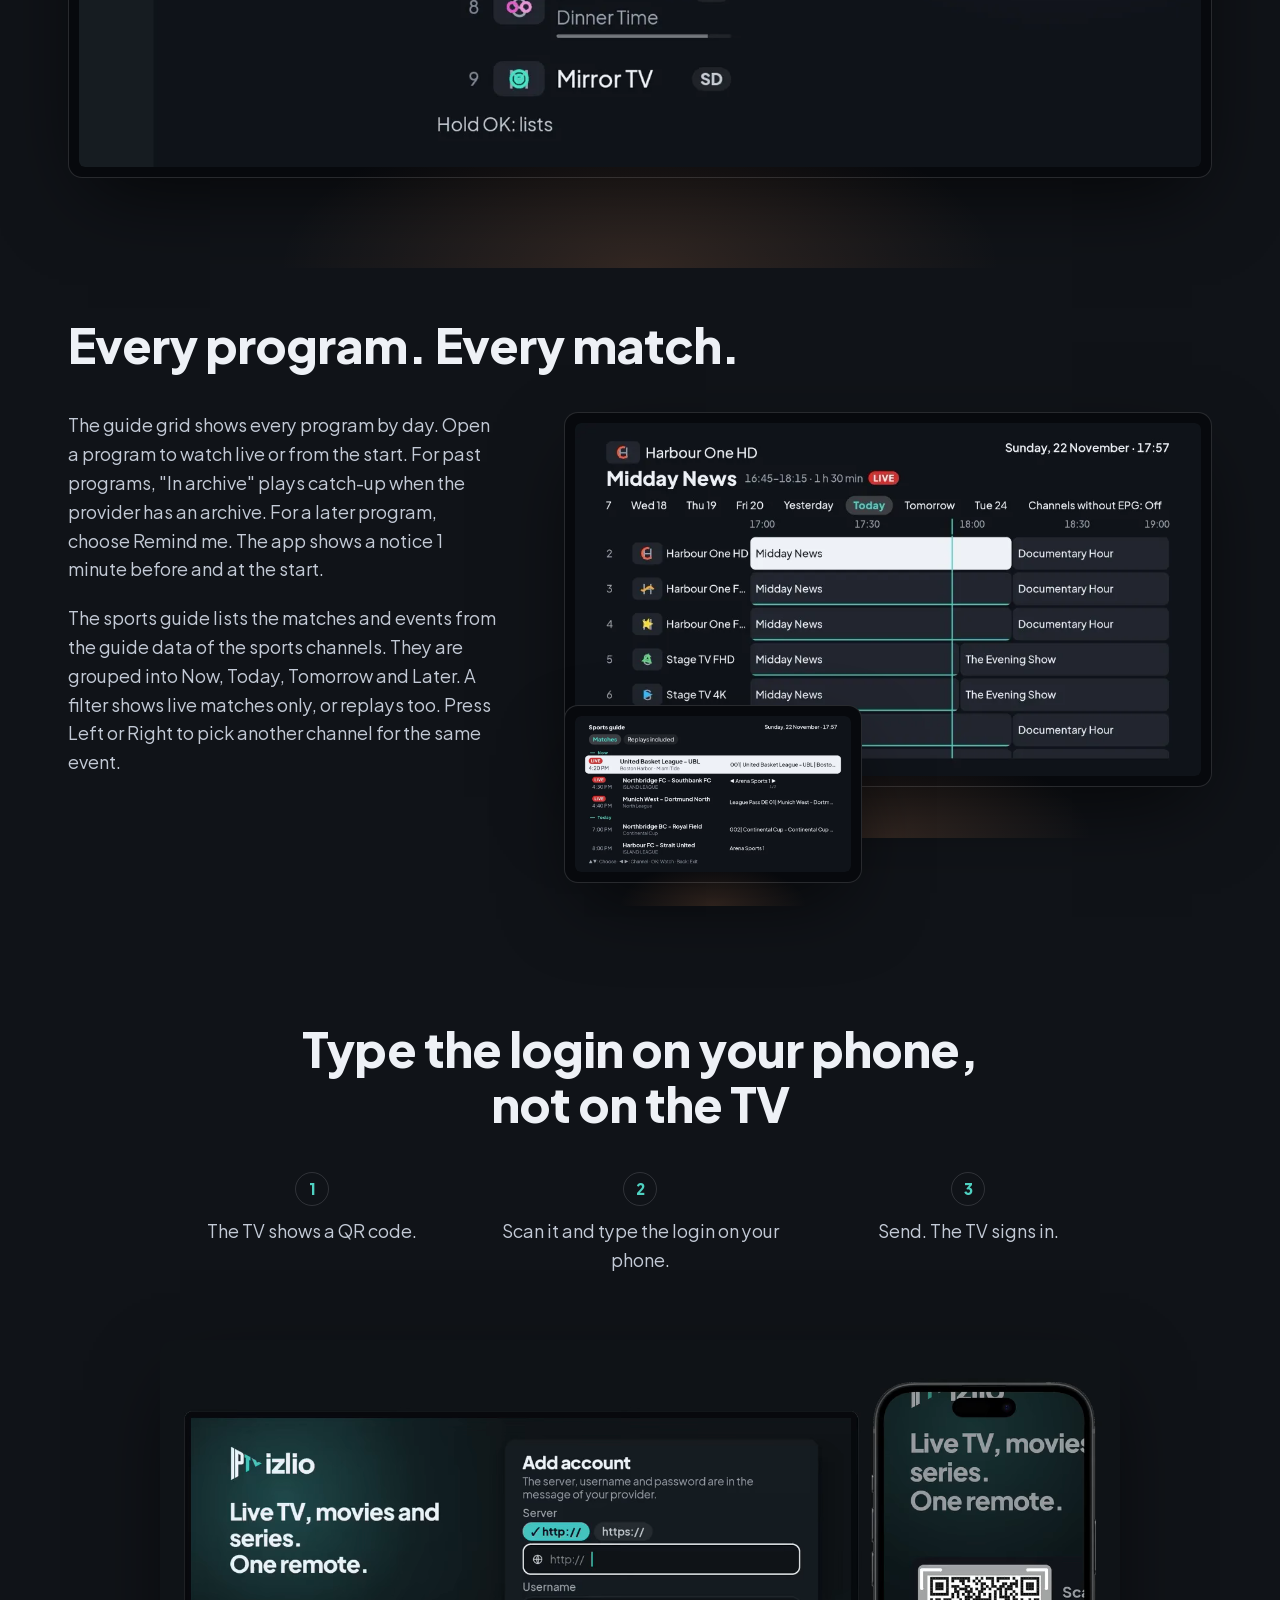
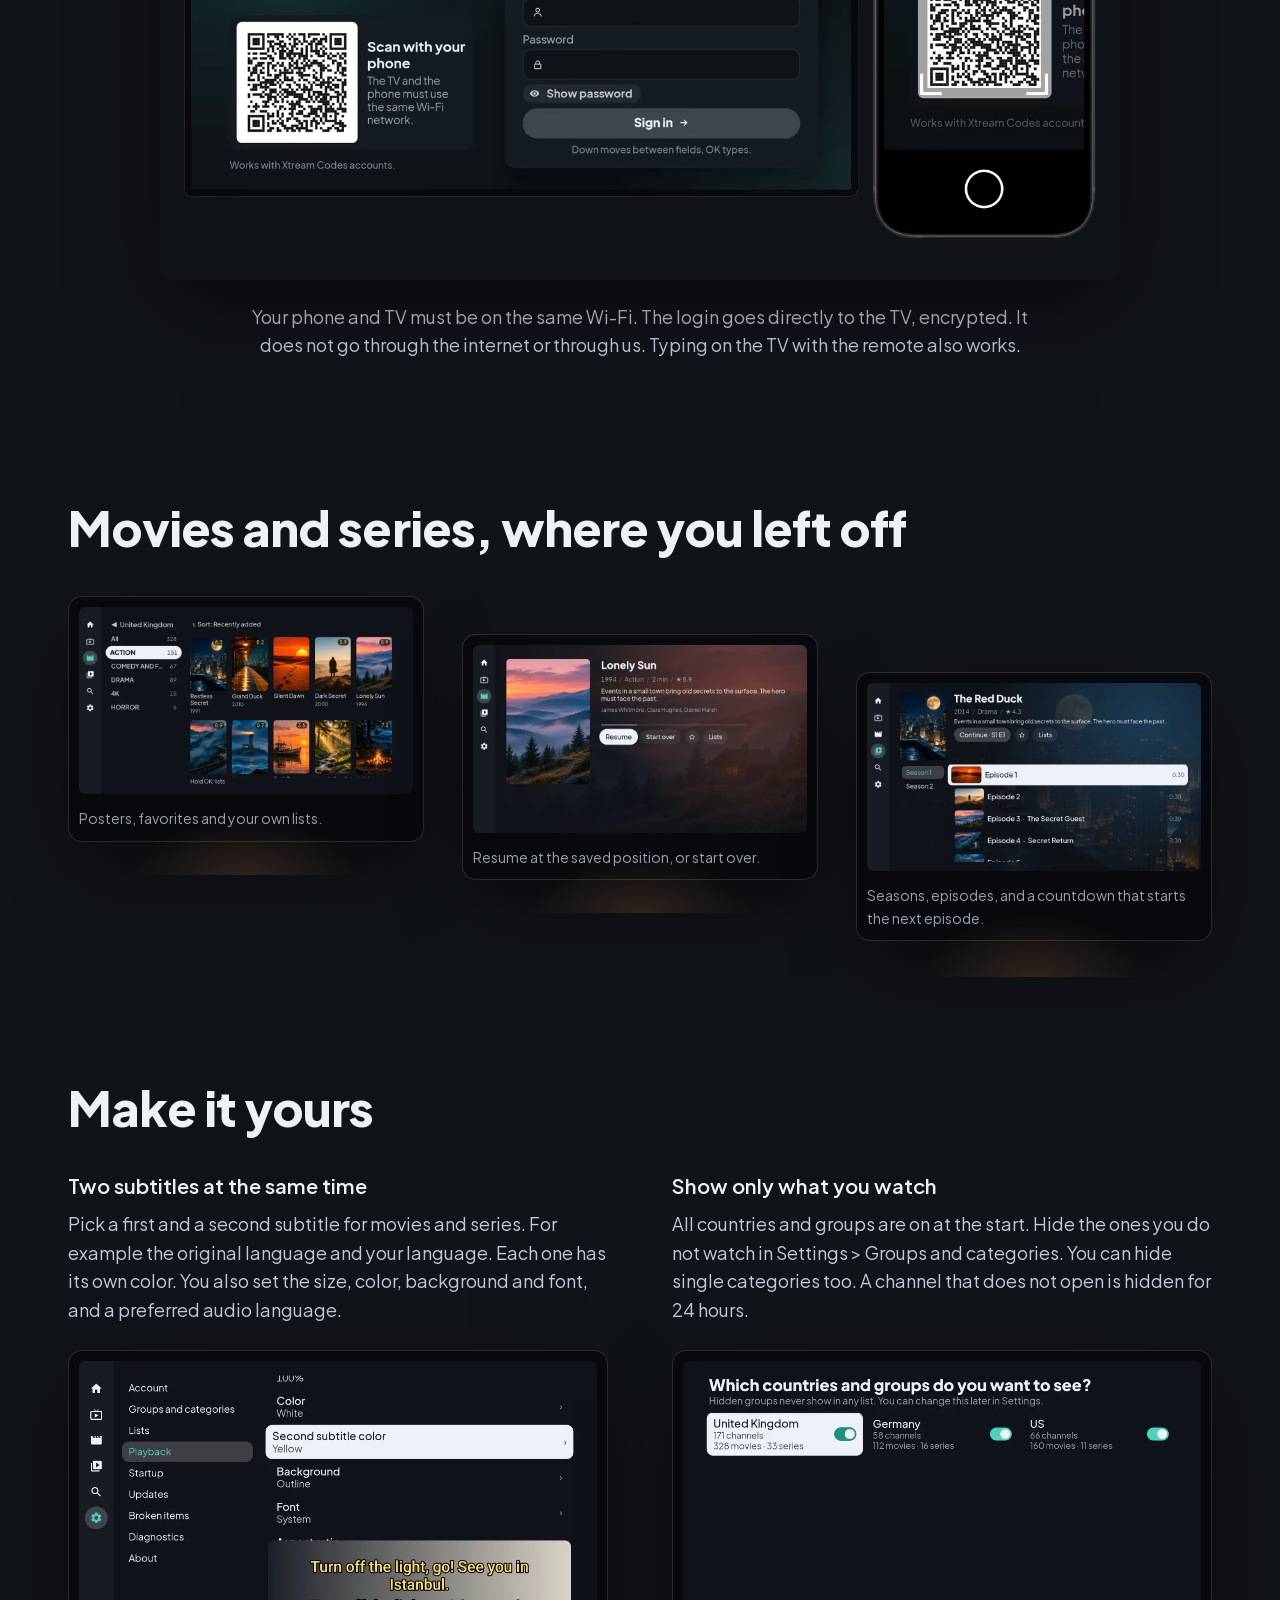
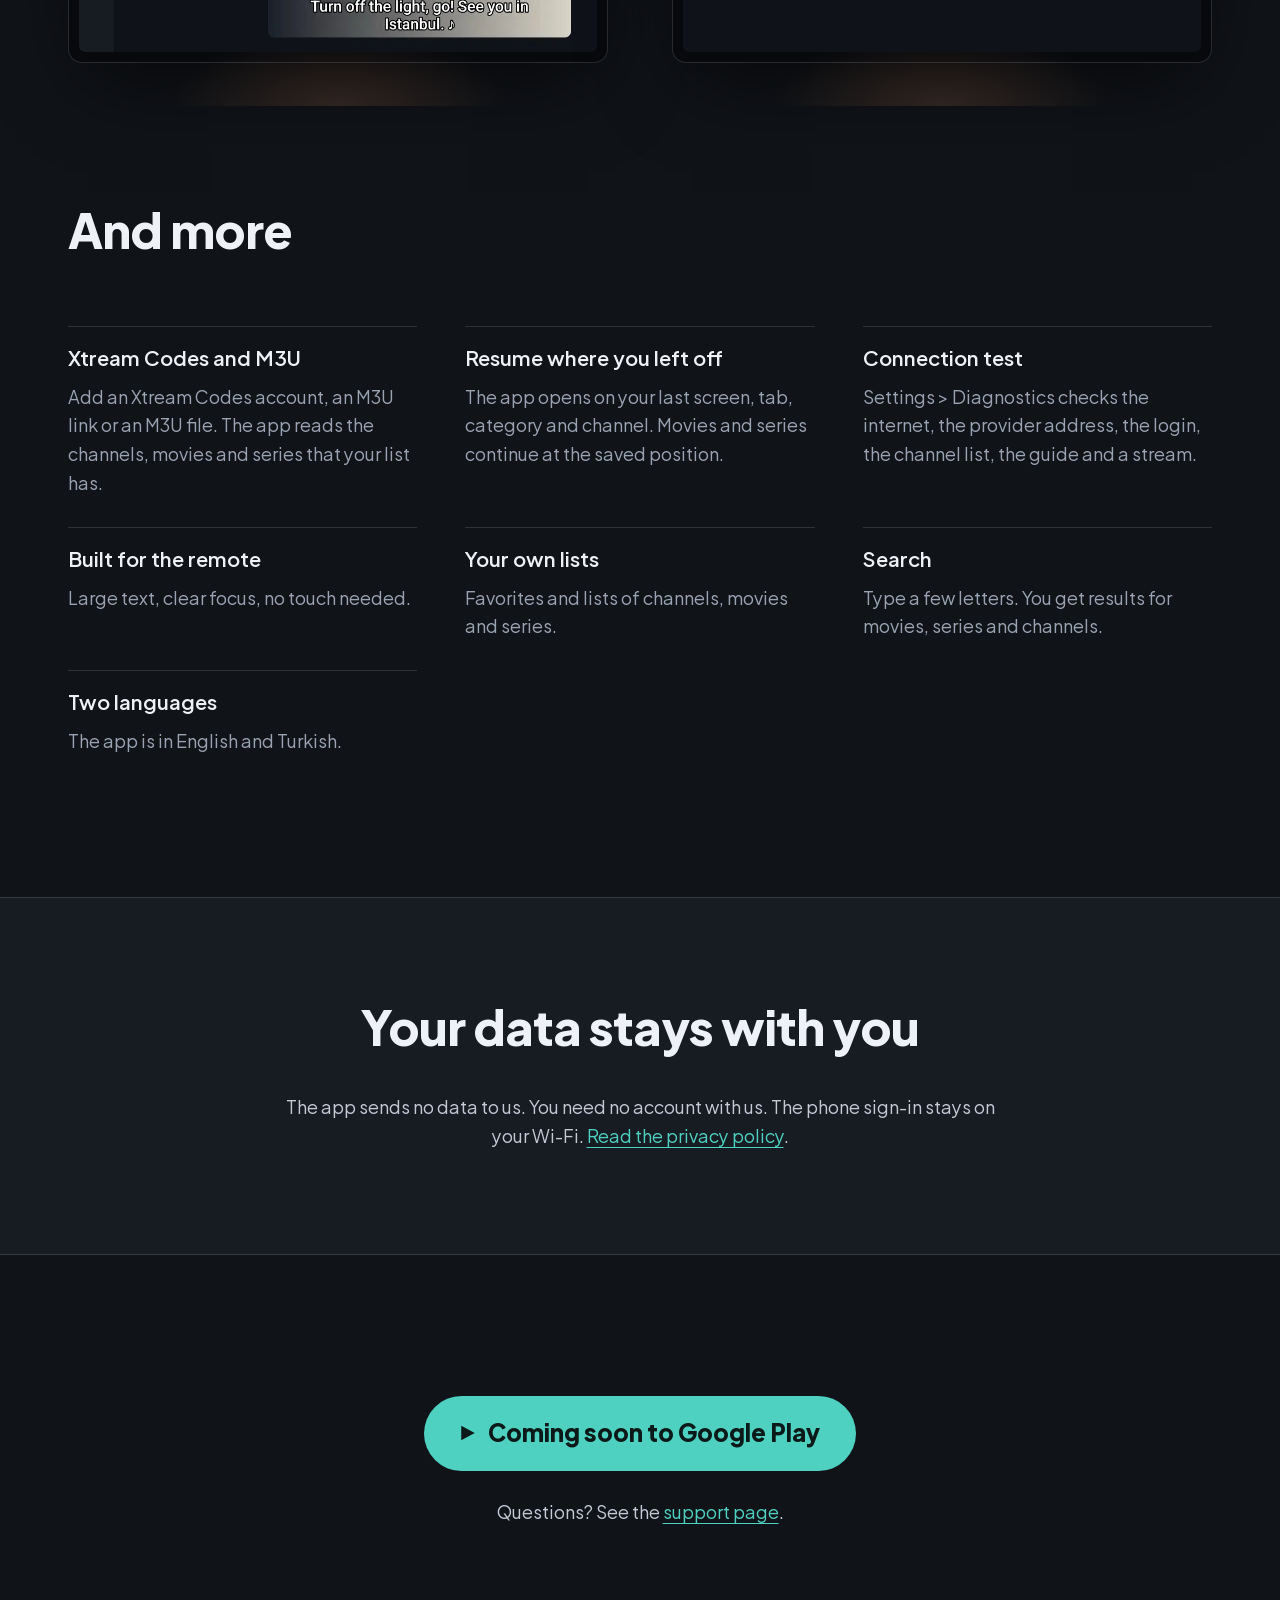
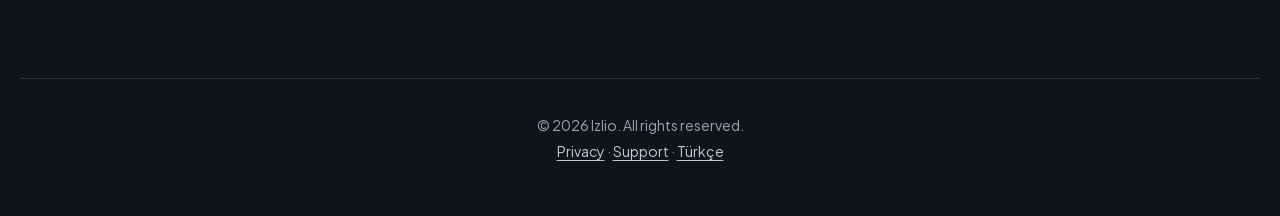
==== commit 6c511276: "Add M3U support text, new screenshots and layout fixes - Language links point to index.html, so they" ====
--- a/index.html
+++ b/index.html
@@ -1,5 +1,5 @@
 <!doctype html>
-<html lang="en">
+<html lang="en" class="no-js">
 <head>
 <meta charset="utf-8">
 <meta name="viewport" content="width=device-width, initial-scale=1">
@@ -12,43 +12,157 @@
 <meta property="og:description" content="Izlio is an IPTV player for Android TV and Google TV, with a program guide, a sports guide and sign-in with your phone.">
 <meta property="og:url" content="https://kburakf.github.io/izlio/">
 <meta property="og:locale" content="en_US">
-<meta property="og:image" content="https://kburakf.github.io/izlio/img/live-tv.jpg">
+<meta property="og:image" content="https://kburakf.github.io/izlio/img/en/home.jpg">
 <meta property="og:image:width" content="1600">
 <meta property="og:image:height" content="900">
-<meta property="og:image:alt" content="Izlio Live TV screen: country and category list on the left, the channel list in the middle, and a preview with the current and next program on the right.">
+<meta property="og:image:alt" content="Izlio home screen with the last channel and the Continue watching row.">
 <meta name="twitter:card" content="summary_large_image">
 <link rel="icon" href="favicon.svg" type="image/svg+xml">
+<link rel="preload" href="fonts/pjs-800.woff2" as="font" type="font/woff2" crossorigin>
 <link rel="stylesheet" href="style.css">
 </head>
 <body>
 <header class="top"><a class="brand" href="index.html"><img class="mark" src="logo.svg" alt="izlio" width="98" height="40"></a>
-<nav aria-label="Main"><a href="index.html">Home</a><a href="privacy.html">Privacy</a><a href="support.html">Support</a><a class="lang" href="tr/" hreflang="tr">Türkçe</a></nav></header>
+<nav aria-label="Main"><a href="#features">Features</a><a href="privacy.html">Privacy</a><a href="support.html">Support</a><a class="lang" href="tr/index.html" hreflang="tr">Türkçe</a></nav></header>
 <main>
-<section class="hero-home"><h1>Izlio</h1><p class="lead">IPTV player for Android TV and Google TV</p><p class="meta">Live TV, movies and series. One remote.</p>
-<figure class="shot hero-shot"><img src="img/live-tv.jpg" alt="Izlio Live TV screen: country and category list on the left, the channel list in the middle, and a preview with the current and next program on the right." width="1600" height="900" decoding="async" fetchpriority="high"></figure>
-<aside class="notice notice-calm" role="note"><strong>Important.</strong> Izlio does not provide, host or sell any channels, movies or streams. You add your own provider account (Xtream Codes).</aside></section>
-<section aria-labelledby="f"><h2 id="f">What you can do</h2>
-<article class="feature"><div><p class="eyebrow">Live TV</p><h3>Find a channel fast</h3><p>Pick a country and a category on the left. See the channel list, a live preview, and the program that is on now and next. The program guide (EPG) is built in.</p></div><figure class="shot"><img src="img/live-tv.jpg" alt="Izlio Live TV screen with the country list, the channel list and a live preview." width="1600" height="900" loading="lazy" decoding="async"></figure></article>
-<article class="feature"><div><p class="eyebrow">Player</p><h3>Full screen, one remote</h3><p>Change channels with Up and Down. Press Left for the previous channel. The info bar shows the program and the time. The quick menu has audio, subtitles, picture and an external player. A broken stream reconnects by itself.</p></div><figure class="shot"><img src="img/player.jpg" alt="Full-screen live player with the info bar that shows the channel, the current and next program, and the time." width="1600" height="900" loading="lazy" decoding="async"></figure></article>
-<article class="feature"><div><p class="eyebrow">Program guide</p><h3>A full guide grid by day</h3><p>Browse the guide grid with day tabs. Open a program to watch live or from the start. For past programs, "In archive" plays catch-up when the provider has an archive. For a later program, choose Remind me. The app shows a notice 1 minute before and at the start.</p></div><figure class="shot"><img src="img/guide.jpg" alt="Program guide grid with day tabs from Yesterday to Tuesday and the programs of each channel." width="1600" height="900" loading="lazy" decoding="async"></figure></article>
-<article class="feature"><div><p class="eyebrow">Sports</p><h3>One list of matches and events</h3><p>The sports guide collects the matches and events from the guide data of the sports channels. The list is grouped into Now, Today, Tomorrow and Later. A filter shows only live matches, or replays too. Press Left or Right to pick another channel for the same event, and OK to start it.</p></div><figure class="shot"><img src="img/sports.jpg" alt="Sports guide with matches grouped under Today and Tomorrow, the league and the channel of each match." width="1600" height="900" loading="lazy" decoding="async"></figure></article>
-<article class="feature"><div><p class="eyebrow">Sign in with your phone</p><h3>Type the login on your phone, not on the TV</h3><p>The TV shows a QR code. Scan it, type the login on your phone, and send. Your phone and TV must be on the same Wi-Fi. The login goes directly to the TV, encrypted. It does not go through the internet or through us. Typing on the TV with the remote also works.</p></div><figure class="shot"><img src="img/qr-login.jpg" alt="Add account screen with a QR code to sign in with the phone, next to the server, user name and password fields." width="1600" height="900" loading="lazy" decoding="async"></figure></article>
-<article class="feature"><div><p class="eyebrow">Home</p><h3>Continue watching</h3><p>The home screen has a Continue watching row. It shows the movies, episodes and live channels that you watched last. Open one to resume. You can remove an item from the row.</p></div><figure class="shot"><img src="img/home.jpg" alt="Home screen with the last channel and the Continue watching row with a live channel, an episode and a movie." width="1600" height="900" loading="lazy" decoding="async"></figure></article>
-<article class="feature"><div><p class="eyebrow">Subtitles</p><h3>Two subtitles at the same time</h3><p>For movies and series, pick a first and a second subtitle. For example the original language and your language. Each one has its own color. You can also set the size, color, background and font of the subtitles, and a preferred audio language.</p></div><figure class="shot"><img src="img/subtitles.jpg" alt="Subtitle look settings with a preview of two subtitle lines in two colors." width="1600" height="900" loading="lazy" decoding="async"></figure></article>
-<article class="feature"><div><p class="eyebrow">Show only what you watch</p><h3>Choose your countries and groups</h3><p>On first start, choose the countries and groups that you want to see. The others never show in any list. You can hide single categories too, and change it any time in Settings. A broken channel is hidden for 24 hours.</p></div><figure class="shot"><img src="img/groups.jpg" alt="Country picker with Turkey, Germany and United Kingdom and the number of channels, movies and series in each." width="1600" height="900" loading="lazy" decoding="async"></figure></article>
-<article class="feature"><div><p class="eyebrow">Movies</p><h3>Posters, favorites, continue watching</h3><p>Browse movies by country and category. Keep your favorites and your own lists. Continue watching is one step away.</p></div><figure class="shot"><img src="img/movies.jpg" alt="Izlio Movies screen with the category list and a grid of movie posters." width="1600" height="900" loading="lazy" decoding="async"></figure></article>
-<article class="feature"><div><p class="eyebrow">Movie details</p><h3>Pick up where you stopped</h3><p>The details page shows the plot, genre, length and rating. Press Resume to continue at the saved position, or start over.</p></div><figure class="shot"><img src="img/movie-detail.jpg" alt="Movie details page with the poster, plot, genre, length, rating and the Resume and Start over buttons." width="1600" height="900" loading="lazy" decoding="async"></figure></article>
-<article class="feature"><div><p class="eyebrow">Series</p><h3>Seasons and episodes</h3><p>Open a series and choose a season and an episode. When an episode ends, a countdown starts the next one.</p></div><figure class="shot"><img src="img/series.jpg" alt="Series page with the poster, plot, a season list and a list of episodes with their length." width="1600" height="900" loading="lazy" decoding="async"></figure></article>
+
+<section class="hero" aria-label="Izlio">
+<div>
+<h1>The IPTV player made for the TV remote.</h1>
+<p class="tagline">Live TV, a full program guide, a sports guide, movies and series. Sign in with your phone.</p>
+<p class="soon"><svg width="14" height="16" viewBox="0 0 14 16" aria-hidden="true" focusable="false"><path d="M1 1.5v13L13 8Z" fill="currentColor"/></svg>Coming soon to Google Play</p>
+<p class="quiet">Izlio is a player. It has no channels. You add your own provider account (Xtream Codes) or your own M3U playlist (link or file).</p>
+<p class="platforms">For Android TV and Google TV</p>
+</div>
+<div class="tour">
+<figure class="tv">
+<div class="tv-screen">
+<figure class="panel" role="tabpanel" id="panel-0" aria-labelledby="tab-0"><picture><source type="image/webp" srcset="img/en/home-960.webp 960w, img/en/home-1920.webp 1920w" sizes="(min-width:1100px) 620px, 92vw"><img src="img/en/home.jpg" alt="Izlio home screen with the last channel and the Continue watching row with a live channel, an episode and a movie." width="1600" height="900" fetchpriority="high" decoding="async"></picture></figure>
+<figure class="panel" role="tabpanel" id="panel-1" aria-labelledby="tab-1"><picture><source type="image/webp" srcset="img/en/live-tv-960.webp 960w, img/en/live-tv-1920.webp 1920w" sizes="(min-width:1100px) 620px, 92vw"><img src="img/en/live-tv.jpg" alt="Izlio Live TV screen: country and category list on the left, the channel list in the middle, and a preview with the current and next program on the right." width="1600" height="900" loading="lazy" decoding="async"></picture></figure>
+<figure class="panel" role="tabpanel" id="panel-2" aria-labelledby="tab-2"><picture><source type="image/webp" srcset="img/en/guide-960.webp 960w, img/en/guide-1920.webp 1920w" sizes="(min-width:1100px) 620px, 92vw"><img src="img/en/guide.jpg" alt="Program guide grid with day tabs from Yesterday to Tuesday and the programs of each channel." width="1600" height="900" loading="lazy" decoding="async"></picture></figure>
+<figure class="panel" role="tabpanel" id="panel-3" aria-labelledby="tab-3"><picture><source type="image/webp" srcset="img/en/sports-960.webp 960w, img/en/sports-1920.webp 1920w" sizes="(min-width:1100px) 620px, 92vw"><img src="img/en/sports.jpg" alt="Sports guide with matches grouped under Today and Tomorrow, the league and the channel of each match." width="1600" height="900" loading="lazy" decoding="async"></picture></figure>
+<figure class="panel" role="tabpanel" id="panel-4" aria-labelledby="tab-4"><picture><source type="image/webp" srcset="img/en/player-960.webp 960w, img/en/player-1920.webp 1920w" sizes="(min-width:1100px) 620px, 92vw"><img src="img/en/player.jpg" alt="Full-screen live player with the info bar that shows the channel, the current and next program, and the time." width="1600" height="900" loading="lazy" decoding="async"></picture></figure>
+<figure class="panel" role="tabpanel" id="panel-5" aria-labelledby="tab-5"><picture><source type="image/webp" srcset="img/en/qr-login-960.webp 960w, img/en/qr-login-1920.webp 1920w" sizes="(min-width:1100px) 620px, 92vw"><img src="img/en/qr-login.jpg" alt="Add account screen with a QR code to sign in with the phone, next to the server, user name and password fields." width="1600" height="900" loading="lazy" decoding="async"></picture></figure>
+</div>
+</figure>
+<div class="tour-captions">
+<p>Continue watching: the movies, episodes and channels you watched last.</p>
+<p>Country and category list, the channel list, and a live preview with the program that is on now and next.</p>
+<p>The guide grid by day. Watch live, from the start, or from the archive when the provider has one.</p>
+<p>Matches and events from the sports channels, grouped into Now, Today, Tomorrow and Later.</p>
+<p>Full screen. Up and Down change the channel, Left goes to the previous channel.</p>
+<p>The TV shows a QR code. Type the login on your phone and send.</p>
+</div>
+<div class="tour-tabs" role="tablist" aria-label="Screen tour">
+<button type="button" role="tab" id="tab-0" aria-selected="true" aria-controls="panel-0">Home<span class="bar"></span></button>
+<button type="button" role="tab" id="tab-1" aria-selected="false" aria-controls="panel-1" tabindex="-1">Live TV<span class="bar"></span></button>
+<button type="button" role="tab" id="tab-2" aria-selected="false" aria-controls="panel-2" tabindex="-1">Guide<span class="bar"></span></button>
+<button type="button" role="tab" id="tab-3" aria-selected="false" aria-controls="panel-3" tabindex="-1">Sports<span class="bar"></span></button>
+<button type="button" role="tab" id="tab-4" aria-selected="false" aria-controls="panel-4" tabindex="-1">Player<span class="bar"></span></button>
+<button type="button" role="tab" id="tab-5" aria-selected="false" aria-controls="panel-5" tabindex="-1">Phone sign&#8209;in<span class="bar"></span></button>
+</div>
+</div>
 </section>
-<section class="more" aria-labelledby="m"><h2 id="m">And more</h2><ul class="features">
-<li><h3>Resume where you left off</h3><p>The app opens on your last screen, tab, category and channel. Movies and series continue at the saved position.</p></li>
-<li><h3>Connection test</h3><p>Settings &gt; Diagnostics checks the internet, the provider address, the login, the channel list, the guide and a stream, step by step.</p></li>
-<li><h3>Remote-only navigation</h3><p>Built for the TV remote. Large text, clear focus, no touch needed.</p></li>
-<li><h3>Broken channels</h3><p>A channel that does not open is marked and hidden for 24 hours.</p></li>
-<li><h3>Your own lists</h3><p>Mark favorites and keep your own lists of channels, movies and series.</p></li>
-<li><h3>Channels, movies and series in one place</h3><p>Type a few letters and see results for movies, series and channels.</p></li>
-</ul></section>
+
+<section id="features" aria-labelledby="livetv-h">
+<h2 id="livetv-h">Live TV that keeps up</h2>
+<div class="cols">
+<p>Pick a country and a category on the left. The channel list sits in the middle. On the right, a live preview shows the program that is on now and next.</p>
+<p>In the player, Up and Down change the channel and Left goes to the previous channel. The quick menu has audio, subtitles, picture and an external player. A broken stream reconnects by itself.</p>
+</div>
+<figure class="tv wide"><div class="tv-screen"><picture><source type="image/webp" srcset="img/en/live-tv-960.webp 960w, img/en/live-tv-1920.webp 1920w" sizes="(min-width:1100px) 1144px, 92vw"><img src="img/en/live-tv.jpg" alt="Izlio Live TV screen with the country list, the channel list and a live preview." width="1600" height="900" loading="lazy" decoding="async"></picture></div></figure>
+</section>
+
+<section aria-labelledby="guide-h">
+<h2 id="guide-h">Every program. Every match.</h2>
+<div class="duo-wrap">
+<div class="prose">
+<p>The guide grid shows every program by day. Open a program to watch live or from the start. For past programs, "In archive" plays catch-up when the provider has an archive. For a later program, choose Remind me. The app shows a notice 1 minute before and at the start.</p>
+<p>The sports guide lists the matches and events from the guide data of the sports channels. They are grouped into Now, Today, Tomorrow and Later. A filter shows live matches only, or replays too. Press Left or Right to pick another channel for the same event.</p>
+</div>
+<div class="duo">
+<figure class="tv tv-main"><div class="tv-screen"><picture><source type="image/webp" srcset="img/en/guide-960.webp 960w, img/en/guide-1920.webp 1920w" sizes="(min-width:1000px) 640px, 92vw"><img src="img/en/guide.jpg" alt="Program guide grid with day tabs from Yesterday to Tuesday and the programs of each channel." width="1600" height="900" loading="lazy" decoding="async"></picture></div></figure>
+<figure class="tv tv-sub"><div class="tv-screen"><picture><source type="image/webp" srcset="img/en/sports-960.webp 960w, img/en/sports-1920.webp 1920w" sizes="(min-width:1000px) 300px, 70vw"><img src="img/en/sports.jpg" alt="Sports guide with matches grouped under Today and Tomorrow, the league and the channel of each match." width="1600" height="900" loading="lazy" decoding="async"></picture></div></figure>
+</div>
+</div>
+</section>
+
+<section class="qr" aria-labelledby="qr-h">
+<h2 id="qr-h">Type the login on your phone, not on the TV</h2>
+<ol class="steps">
+<li>The TV shows a QR code.</li>
+<li>Scan it and type the login on your phone.</li>
+<li>Send. The TV signs in.</li>
+</ol>
+<figure class="qr-demo"><video class="qr-video" muted loop playsinline preload="none" poster="img/en/qr-login-poster.jpg" width="1600" height="900" aria-label="Sign in with the phone: the TV shows a QR code, the phone sends the login, the TV signs in."><source src="img/en/qr-login.webm" type="video/webm"><source src="img/en/qr-login.mp4" type="video/mp4"></video></figure>
+<p class="qr-note">Your phone and TV must be on the same Wi-Fi. The login goes directly to the TV, encrypted. It does not go through the internet or through us. Typing on the TV with the remote also works.</p>
+</section>
+
+<section aria-labelledby="movies-h">
+<h2 id="movies-h">Movies and series, where you left off</h2>
+<div class="row3">
+<figure class="tv"><div class="tv-screen"><picture><source type="image/webp" srcset="img/en/movies-960.webp 960w, img/en/movies-1920.webp 1920w" sizes="(min-width:900px) 355px, 82vw"><img src="img/en/movies.jpg" alt="Izlio Movies screen with the category list and a grid of movie posters." width="1600" height="900" loading="lazy" decoding="async"></picture></div><figcaption>Posters, favorites and your own lists.</figcaption></figure>
+<figure class="tv"><div class="tv-screen"><picture><source type="image/webp" srcset="img/en/movie-detail-960.webp 960w, img/en/movie-detail-1920.webp 1920w" sizes="(min-width:900px) 355px, 82vw"><img src="img/en/movie-detail.jpg" alt="Movie details page with the poster, plot, genre, length, rating and the Resume and Start over buttons." width="1600" height="900" loading="lazy" decoding="async"></picture></div><figcaption>Resume at the saved position, or start over.</figcaption></figure>
+<figure class="tv"><div class="tv-screen"><picture><source type="image/webp" srcset="img/en/series-960.webp 960w, img/en/series-1920.webp 1920w" sizes="(min-width:900px) 355px, 82vw"><img src="img/en/series.jpg" alt="Series page with the poster, plot, a season list and a list of episodes with their length." width="1600" height="900" loading="lazy" decoding="async"></picture></div><figcaption>Seasons, episodes, and a countdown that starts the next episode.</figcaption></figure>
+</div>
+</section>
+
+<section aria-labelledby="yours-h">
+<h2 id="yours-h">Make it yours</h2>
+<div class="split">
+<div>
+<h3>Two subtitles at the same time</h3>
+<p>Pick a first and a second subtitle for movies and series. For example the original language and your language. Each one has its own color. You also set the size, color, background and font, and a preferred audio language.</p>
+<figure class="tv"><div class="tv-screen"><picture><source type="image/webp" srcset="img/en/subtitles-960.webp 960w, img/en/subtitles-1920.webp 1920w" sizes="(min-width:900px) 520px, 92vw"><img src="img/en/subtitles.jpg" alt="Subtitle look settings with a preview of two subtitle lines in two colors." width="1600" height="900" loading="lazy" decoding="async"></picture></div></figure>
+</div>
+<div>
+<h3>Show only what you watch</h3>
+<p>All countries and groups are on at the start. Hide the ones you do not watch in Settings &gt; Groups and categories. You can hide single categories too. A channel that does not open is hidden for 24 hours.</p>
+<figure class="tv"><div class="tv-screen"><picture><source type="image/webp" srcset="img/en/groups-960.webp 960w, img/en/groups-1920.webp 1920w" sizes="(min-width:900px) 520px, 92vw"><img src="img/en/groups.jpg" alt="Country picker with Turkey, Germany and United Kingdom and the number of channels, movies and series in each." width="1600" height="900" loading="lazy" decoding="async"></picture></div></figure>
+</div>
+</div>
+</section>
+
+<section aria-labelledby="more-h">
+<h2 id="more-h">And more</h2>
+<dl class="more-list">
+<div><dt>Xtream Codes and M3U</dt><dd>Add an Xtream Codes account, an M3U link or an M3U file. The app reads the channels, movies and series that your list has.</dd></div>
+<div><dt>Resume where you left off</dt><dd>The app opens on your last screen, tab, category and channel. Movies and series continue at the saved position.</dd></div>
+<div><dt>Connection test</dt><dd>Settings &gt; Diagnostics checks the internet, the provider address, the login, the channel list, the guide and a stream.</dd></div>
+<div><dt>Built for the remote</dt><dd>Large text, clear focus, no touch needed.</dd></div>
+<div><dt>Your own lists</dt><dd>Favorites and lists of channels, movies and series.</dd></div>
+<div><dt>Search</dt><dd>Type a few letters. You get results for movies, series and channels.</dd></div>
+<div><dt>Two languages</dt><dd>The app is in English and Turkish.</dd></div>
+</dl>
+</section>
+
+<section class="band" aria-labelledby="privacy-h">
+<h2 id="privacy-h">Your data stays with you</h2>
+<p>The app sends no data to us. You need no account with us. The phone sign-in stays on your Wi-Fi. <a href="privacy.html">Read the privacy policy</a>.</p>
+</section>
+
+<section class="closing" aria-label="Get Izlio">
+<p class="soon"><svg width="16" height="18" viewBox="0 0 14 16" aria-hidden="true" focusable="false"><path d="M1 1.5v13L13 8Z" fill="currentColor"/></svg>Coming soon to Google Play</p>
+<p>Questions? See the <a href="support.html">support page</a>.</p>
+</section>
 </main>
-<footer><p>&copy; 2026 Izlio. All rights reserved.</p><p><a href="privacy.html">Privacy</a> · <a href="support.html">Support</a> · <a href="tr/">Türkçe</a></p></footer>
+<footer><p>&copy; 2026 Izlio. All rights reserved.</p><p><a href="privacy.html">Privacy</a> · <a href="support.html">Support</a> · <a href="tr/index.html">Türkçe</a></p></footer>
+<script>
+(function(){document.documentElement.classList.replace("no-js","js");var t=document.querySelector(".tour");if(!t)return;var r=matchMedia("(prefers-reduced-motion: reduce)").matches;if(r)t.classList.add("still");var b=[].slice.call(t.querySelectorAll("[role=tab]")),p=[].slice.call(t.querySelectorAll(".panel")),c=[].slice.call(t.querySelectorAll(".tour-captions p")),n=b.length,i=0,h=0;function go(k,f){i=((k%n)+n)%n;b.forEach(function(x,j){var s=j===i;x.setAttribute("aria-selected",s);x.tabIndex=s?0:-1;var a=x.querySelector(".bar");if(a&&!r){a.classList.remove("run","done");if(j<i)a.classList.add("done")}});p.forEach(function(x,j){x.classList.toggle("on",j===i)});c.forEach(function(x,j){x.classList.toggle("on",j===i)});var m=p[(i+1)%n].querySelector("img");if(m)m.loading="eager";if(f)b[i].focus()}function tick(){clearTimeout(h);var a=b[i].querySelector(".bar");if(a&&!r){a.classList.remove("run");void a.offsetWidth;a.classList.add("run")}if(!r)h=setTimeout(function(){go(i+1);tick()},5000)}b.forEach(function(x,j){x.addEventListener("click",function(){go(j);tick()});x.addEventListener("keydown",function(e){var d={ArrowRight:1,ArrowLeft:-1,Home:0,End:2}[e.key];if(d===undefined)return;e.preventDefault();go(d===0?0:d===2?n-1:j+d,1);tick()})});t.addEventListener("mouseenter",function(){t.classList.add("paused");clearTimeout(h)});t.addEventListener("mouseleave",function(){t.classList.remove("paused");tick()});t.addEventListener("focusin",function(){t.classList.add("paused");clearTimeout(h)});t.addEventListener("focusout",function(){t.classList.remove("paused");tick()});go(0);tick();
+})();
+(function(){
+var v=document.querySelector(".qr-video");if(!v)return;
+var f=v.parentNode,rm=matchMedia("(prefers-reduced-motion: reduce)").matches;
+function play(){if(v.paused)try{var p=v.play();if(p&&p.catch)p.catch(function(){})}catch(e){}}
+if(rm){
+var b=document.createElement("button");b.type="button";b.className="qr-play";
+b.innerHTML='<svg width="12" height="12" viewBox="0 0 12 12" aria-hidden="true"><path d="M2 1l9 5-9 5Z" fill="currentColor"/></svg>Play';
+b.addEventListener("click",function(){play();b.classList.remove("on")});
+f.appendChild(b);b.classList.add("on");
+return;
+}
+new IntersectionObserver(function(es){es.forEach(function(e){if(e.isIntersecting)play();else v.pause()})},{threshold:.4}).observe(v);
+})();
+</script>
 </body>
 </html>
--- a/style.css
+++ b/style.css
@@ -1,53 +1,175 @@
-:root{--bg:#0e1116;--panel:#161b22;--line:#2a313c;--text:#eef2f7;--muted:#b4bdc9;--accent:#4fd1c1}
+/* Izlio - dark, cinematic, teal accent. Static site, no build step. */
+
+@font-face{font-family:"Plus Jakarta Sans";src:url("fonts/pjs-400.woff2") format("woff2");font-weight:400;font-style:normal;font-display:swap}
+@font-face{font-family:"Plus Jakarta Sans";src:url("fonts/pjs-600.woff2") format("woff2");font-weight:600;font-style:normal;font-display:swap}
+@font-face{font-family:"Plus Jakarta Sans";src:url("fonts/pjs-800.woff2") format("woff2");font-weight:800;font-style:normal;font-display:swap}
+
+:root{
+--bg:#101318;--surface:#171B22;--surface-2:#20252E;
+--line:rgba(238,241,246,.14);
+--text:#EEF1F6;--soft:#C3CAD6;--muted:#9AA3B2;
+--accent:#4FD1C1;--accent-ink:#0B1A19;--live:#FF5D5D;
+--gutter:16px;
+--sp:clamp(96px,11vw,160px);
+--font:"Plus Jakarta Sans",system-ui,-apple-system,"Segoe UI",Roboto,Arial,sans-serif;
+}
+@media (min-width:760px){:root{--gutter:32px}}
+@media (min-width:1100px){:root{--gutter:48px}}
+
 *{box-sizing:border-box}
-html{font-size:112.5%}
-body{margin:0;background:var(--bg);color:var(--text);font-family:system-ui,-apple-system,"Segoe UI",Roboto,"Helvetica Neue",Arial,sans-serif;line-height:1.65}
-a{color:var(--accent)}
-a:focus-visible,summary:focus-visible{outline:3px solid var(--accent);outline-offset:3px;border-radius:4px}
-.top{display:flex;flex-wrap:wrap;gap:1rem;align-items:center;justify-content:space-between;max-width:60rem;margin:0 auto;padding:1.25rem 16px}
+html{scrollbar-color:var(--surface-2) var(--bg);accent-color:var(--accent)}
+body{margin:0;background:var(--bg);color:var(--text);font-family:var(--font);font-size:17px;line-height:1.6;-webkit-font-smoothing:antialiased;overflow-x:clip}
+@media (min-width:1100px){body{font-size:18px}}
+::selection{background:var(--accent);color:var(--accent-ink)}
+a{color:var(--accent);text-underline-offset:.2em}
+a:focus-visible,summary:focus-visible,button:focus-visible,[tabindex]:focus-visible{outline:2px solid var(--accent);outline-offset:3px;border-radius:6px}
+img{max-width:100%}
+
+h1,h2,h3{line-height:1.15;margin:0}
+h1{font-size:clamp(40px,3.8vw,56px);font-weight:800;line-height:1.02;letter-spacing:-.03em}
+h2{font-size:clamp(32px,4.4vw,48px);font-weight:800;letter-spacing:-.02em}
+h3{font-size:clamp(20px,1.6vw,24px);font-weight:600}
+p{margin:0}
+small{font-size:14px}
+
+main{max-width:1240px;margin:0 auto;padding:0 var(--gutter) 0}
+section{margin-top:var(--sp)}
+section>h2{margin-bottom:clamp(24px,3vw,40px)}
+main>section:first-child{margin-top:clamp(48px,6vw,88px)}
+
+/* Header */
+.top{display:flex;flex-wrap:wrap;gap:16px 24px;align-items:center;justify-content:space-between;max-width:1240px;margin:0 auto;padding:24px var(--gutter)}
 .brand{color:var(--text);text-decoration:none}
-.mark{height:2.2rem;width:auto;display:block}
-.top{max-width:66rem}
-nav{display:flex;flex-wrap:wrap;gap:.25rem 1.25rem}
-nav a{color:var(--muted);text-decoration:none;padding:.25rem 0}
+.mark{height:36px;width:auto;display:block}
+nav{display:flex;flex-wrap:wrap;gap:8px 28px;align-items:center}
+nav a{color:var(--soft);text-decoration:none;font-weight:600;font-size:16px}
 nav a:hover{color:var(--text)}
-nav .lang{border:1px solid var(--line);border-radius:999px;padding:.1rem .8rem;color:var(--text)}
-main{max-width:66rem;margin:0 auto;padding:1rem 16px 3rem}
-h1{font-size:2.4rem;line-height:1.2;margin:1.5rem 0 .5rem}
-h2{font-size:1.5rem;margin:2.2rem 0 .5rem}
-h3{font-size:1.15rem;margin:0 0 .3rem}
-.hero{padding:2rem 0 1rem}
-.hero h1{font-size:3.4rem;margin:0}
-.lead{font-size:1.5rem;color:var(--muted);margin:.3rem 0 0}
-.meta{color:var(--muted)}
-.notice{background:var(--panel);border:1px solid var(--line);border-left:6px solid var(--accent);border-radius:10px;padding:1rem 1.25rem;margin:1.5rem 0;font-size:1.1rem}
-.features{list-style:none;padding:0;margin:1rem 0;display:grid;grid-template-columns:repeat(auto-fit,minmax(16rem,1fr));gap:1rem}
-.features li{background:var(--panel);border:1px solid var(--line);border-radius:12px;padding:1.1rem 1.25rem}
-.features p{margin:0;color:var(--muted)}
-details{background:var(--panel);border:1px solid var(--line);border-radius:10px;padding:.8rem 1.1rem;margin:.75rem 0}
-summary{cursor:pointer;font-weight:600;font-size:1.1rem}
-details p{color:var(--muted);margin:.6rem 0 0}
-.btn{display:inline-block;background:var(--accent);color:#0b1220;padding:.6rem 1.2rem;border-radius:8px;text-decoration:none;font-weight:600}
-footer{max-width:66rem;margin:0 auto;padding:1.5rem 16px 3rem;border-top:1px solid var(--line);color:var(--muted);font-size:.9rem;text-align:center}
-footer p{margin:.2rem 0}
+nav .lang{border:1px solid var(--line);border-radius:999px;padding:6px 16px;color:var(--text)}
 
-.hero-home{text-align:center;padding:2.5rem 0 1rem}
-.hero-home h1{font-size:3.6rem;margin:0}
-.hero-home .lead{max-width:36rem;margin:.4rem auto 0}
-.shot{margin:0}
-.shot img{display:block;width:100%;height:auto;border-radius:14px;border:1px solid var(--line);background:var(--panel);box-shadow:0 18px 50px rgba(0,0,0,.45)}
-.hero-shot{margin:2rem 0 1.5rem}
-.notice-calm{background:transparent;border:1px solid var(--line);border-left:4px solid var(--accent);font-size:1rem;color:var(--muted);margin:1.5rem auto;max-width:44rem}
-.notice-calm strong{color:var(--text)}
-.feature{display:grid;grid-template-columns:1fr;gap:1.25rem;align-items:center;margin:3rem 0}
-.feature h3{font-size:1.5rem;margin:0 0 .5rem}
-.feature p{margin:0;color:var(--muted);font-size:1.05rem}
-.eyebrow{color:var(--accent);font-weight:600;font-size:.85rem;letter-spacing:.08em;text-transform:uppercase;margin:0 0 .4rem}
-.more{margin-top:3.5rem}
-@media (min-width:860px){
-.feature{grid-template-columns:minmax(0,1fr) minmax(0,1.7fr);gap:2.5rem}
-.feature:nth-of-type(even) .shot{order:-1}
-.feature:nth-of-type(even){grid-template-columns:minmax(0,1.7fr) minmax(0,1fr)}
+/* Hero */
+.hero{display:grid;gap:48px}
+@media (min-width:1100px){.hero{grid-template-columns:minmax(0,4fr) minmax(0,8fr);align-items:start;gap:clamp(48px,4.5vw,64px)}}
+.hero h1{max-width:14ch}
+.hero .tagline{margin-top:24px;font-size:clamp(20px,1.8vw,24px);color:var(--soft);max-width:44ch}
+.soon{display:inline-flex;align-items:center;gap:12px;margin-top:32px;background:var(--accent);color:var(--accent-ink);border-radius:999px;padding:14px 28px;font-weight:800;font-size:17px}
+.soon svg{flex:none}
+.hero .quiet{margin-top:20px;color:var(--muted);max-width:46ch}
+.hero .platforms{margin-top:12px;color:var(--muted);font-size:14px}
+
+/* TV frame */
+.tv{position:relative;z-index:0;margin:0;padding:10px;border-radius:14px;background:#07090d;border:1px solid var(--line);box-shadow:0 30px 80px -20px rgba(0,0,0,.7)}
+.tv::after{content:"";position:absolute;z-index:-1;left:6%;right:6%;bottom:-14%;height:34%;background:radial-gradient(50% 100% at 50% 100%,rgba(255,158,96,.14),transparent 72%);pointer-events:none}
+.tv-screen{position:relative;aspect-ratio:16/9;overflow:hidden;border-radius:6px;background:#000}
+.tv img{display:block;width:100%;height:100%;object-fit:cover}
+figure.tv figcaption{margin-top:14px;color:var(--muted);font-size:14px}
+
+/* Screen tour */
+.tour{min-width:0}
+.tv-screen .panel{position:absolute;inset:0;margin:0}
+.js .tv-screen .panel{opacity:0;transform:scale(.985);transition:opacity .3s ease-out,transform .3s ease-out;pointer-events:none}
+.js .tv-screen .panel.on{opacity:1;transform:none;pointer-events:auto}
+.no-js .tv-screen .panel:not(:first-child){display:none}
+.tour-captions p{display:none;margin-top:18px;color:var(--muted);font-size:14px;min-height:2.6em}
+.tour-captions p.on{display:block}
+.no-js .tour-captions p:not(:first-child){display:none}
+.tour-tabs{display:grid;grid-template-columns:repeat(3,minmax(0,1fr));gap:8px;margin-top:8px}
+@media (min-width:760px){.tour-tabs{grid-template-columns:repeat(6,minmax(0,1fr))}}
+.no-js .tour-tabs{display:none}
+.tour-tabs [role=tab]{position:relative;appearance:none;background:none;border:1px solid var(--line);border-radius:10px;padding:14px 8px;color:var(--soft);font:600 15px/1.25 var(--font);text-align:center;cursor:pointer;overflow:hidden}
+.tour-tabs [role=tab]:hover{color:var(--text)}
+.tour-tabs [role=tab][aria-selected=true]{background:var(--surface-2);border-color:transparent;color:var(--text)}
+.tour-tabs .bar{position:absolute;left:0;right:0;bottom:0;height:2px;background:var(--accent);transform:scaleX(0);transform-origin:left}
+.tour-tabs .bar.run{animation:tourbar 5s linear forwards}
+.tour.paused .bar.run{animation-play-state:paused}
+.tour.still .bar{display:none}
+@keyframes tourbar{from{transform:scaleX(0)}to{transform:scaleX(1)}}
+@media (prefers-reduced-motion:reduce){
+.js .tv-screen .panel{transition:none;transform:none}
 }
-@media (max-width:600px){.hero-home h1{font-size:2.8rem}.feature{margin:2.2rem 0}}
-@media (max-width:600px){html{font-size:100%}h1{font-size:2rem}.hero h1{font-size:2.6rem}.lead{font-size:1.25rem}}
+
+/* Live TV section */
+.cols{display:grid;gap:20px 48px;max-width:68ch}
+@media (min-width:900px){.cols{grid-template-columns:1fr 1fr;max-width:none}}
+.cols p{color:var(--soft)}
+.wide{margin-top:clamp(40px,5vw,64px)}
+
+/* Guide + sports duo */
+.duo-wrap{display:grid;gap:48px}
+@media (min-width:1000px){.duo-wrap{grid-template-columns:minmax(0,40fr) minmax(0,60fr);align-items:start;gap:64px}}
+.duo-wrap .prose{color:var(--soft)}
+.duo-wrap .prose p+p{margin-top:20px}
+.duo{position:relative;margin-bottom:clamp(56px,8vw,96px)}
+.duo .tv-sub{position:absolute;left:0;bottom:calc(-1 * clamp(56px,8vw,96px));width:46%}
+@media (max-width:999px){.duo{margin-bottom:0}.duo .tv-sub{position:static;width:78%;margin:24px 0 0 auto}.duo .tv-main{margin-bottom:0}}
+
+/* Phone sign-in */
+.qr h2{text-align:center;max-width:22ch;margin-inline:auto}
+.qr .steps{margin:0 auto;padding:0;list-style:none;counter-reset:step;display:grid;gap:16px;max-width:56ch}
+.qr .steps li{counter-increment:step;display:flex;gap:16px;align-items:baseline;color:var(--soft)}
+.qr .steps li::before{content:counter(step);flex:none;width:32px;height:32px;border:1px solid var(--line);border-radius:50%;display:inline-flex;align-items:center;justify-content:center;font-weight:800;font-size:15px;color:var(--accent)}
+@media (min-width:900px){
+.qr .steps{grid-template-columns:repeat(3,1fr);gap:24px;max-width:960px}
+.qr .steps li{flex-direction:column;align-items:center;gap:12px;text-align:center}
+}
+.qr .qr-demo{margin:clamp(40px,5vw,64px) auto 0;max-width:960px;position:relative}
+.qr .qr-demo video{display:block;width:100%;height:auto;border-radius:14px;box-shadow:0 30px 80px -20px rgba(0,0,0,.7)}
+.qr .qr-play{position:absolute;inset:auto auto 16px 16px;display:none;align-items:center;gap:8px;padding:8px 14px;border:1px solid var(--line);border-radius:999px;background:var(--surface-2);color:var(--text);font:600 14px/1 inherit;cursor:pointer}
+.qr .qr-play.on{display:inline-flex}
+.qr .qr-play svg{flex:none}
+.qr .qr-note{text-align:center;margin:24px auto 0;max-width:60ch;color:var(--soft)}
+
+/* Movies row */
+.row3{display:grid;grid-template-columns:repeat(3,1fr);gap:clamp(20px,3vw,40px);align-items:start}
+.row3>figure:nth-child(2){margin-top:clamp(20px,3vw,44px)}
+.row3>figure:nth-child(3){margin-top:clamp(40px,6vw,88px)}
+@media (max-width:899px){
+.row3{display:flex;overflow-x:auto;scroll-snap-type:x mandatory;gap:16px;padding-bottom:8px;margin:0 calc(-1 * var(--gutter));padding-inline:var(--gutter)}
+.row3>figure{flex:0 0 82%;scroll-snap-align:center;margin-top:0 !important}
+}
+
+/* Make it yours */
+.split{display:grid;gap:48px}
+@media (min-width:900px){.split{grid-template-columns:1fr 1fr;gap:64px;align-items:start}}
+.split h3{margin-bottom:12px}
+.split p{color:var(--soft);max-width:52ch}
+.split .tv{margin-top:24px}
+
+/* And more */
+.more-list{display:grid;grid-template-columns:1fr;gap:0 48px;margin:0}
+@media (min-width:600px){.more-list{grid-template-columns:1fr 1fr}}
+@media (min-width:900px){.more-list{grid-template-columns:1fr 1fr 1fr}}
+.more-list dt{margin-top:28px;padding-top:16px;border-top:1px solid var(--line);font-weight:600;font-size:clamp(20px,1.6vw,24px)}
+.more-list dd{margin:8px 0 0;color:var(--muted)}
+
+/* Privacy band */
+.band{background:var(--surface);border-block:1px solid var(--line);padding:clamp(64px,8vw,112px) var(--gutter);margin-top:var(--sp);width:100vw;margin-left:calc(50% - 50vw);text-align:center}
+.band h2{max-width:22ch;margin-inline:auto}
+.band p{margin:20px auto 0;color:var(--soft);max-width:56ch}
+.band a{color:var(--accent)}
+
+/* Closing */
+.closing{text-align:center;padding-bottom:clamp(24px,4vw,48px)}
+.closing .soon{color:var(--accent-ink);font-size:clamp(19px,2vw,24px);padding:18px 36px;margin-top:0}
+.closing p{margin-top:20px;color:var(--soft)}
+.closing .soon+p{margin-top:28px}
+
+.visually-hidden{position:absolute;width:1px;height:1px;margin:-1px;padding:0;overflow:hidden;clip:rect(0 0 0 0);white-space:nowrap;border:0}
+
+/* Footer */
+footer{max-width:1240px;margin:clamp(64px,8vw,112px) auto 0;padding:32px var(--gutter) 48px;border-top:1px solid var(--line);color:var(--muted);font-size:14px;text-align:center}
+footer p{margin:4px 0}
+footer a{color:var(--soft)}
+
+/* Utility pages (privacy, support, 404) */
+.page{padding-top:clamp(32px,5vw,64px)}
+.page h1{font-size:clamp(36px,4.6vw,56px)}
+.page h2{margin:56px 0 16px;font-size:clamp(24px,2.6vw,32px)}
+.page h1+p,.page>p{margin-top:20px}
+.page ul,.page ol{padding-left:1.4em;color:var(--soft)}
+.page li{margin:8px 0}
+.page p{color:var(--soft);margin-top:12px;max-width:68ch}
+.meta{color:var(--muted);font-size:14px}
+details{background:var(--surface);border:1px solid var(--line);border-radius:10px;padding:14px 20px;margin:12px 0}
+summary{cursor:pointer;font-weight:600;color:var(--text)}
+details p{margin-top:10px}
+.btn{display:inline-block;background:var(--accent);color:var(--accent-ink);padding:12px 24px;border-radius:999px;text-decoration:none;font-weight:800}
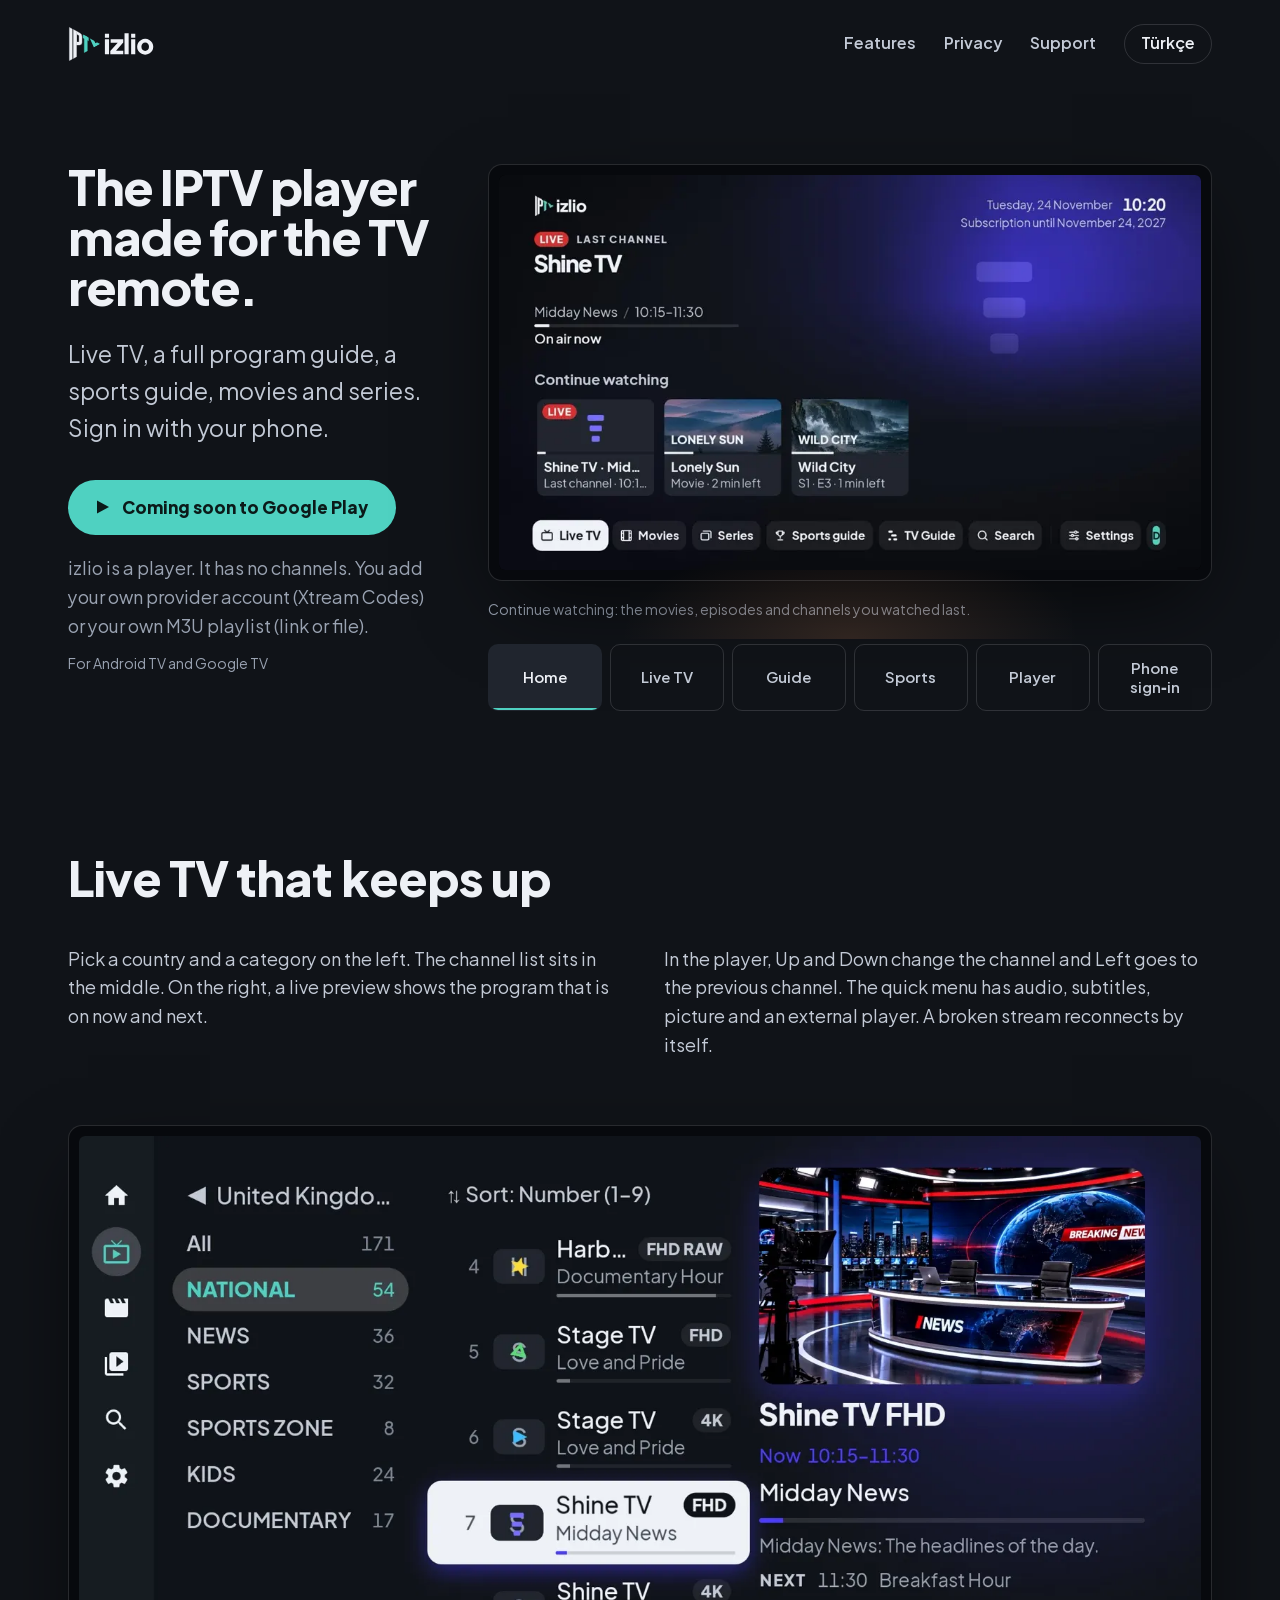
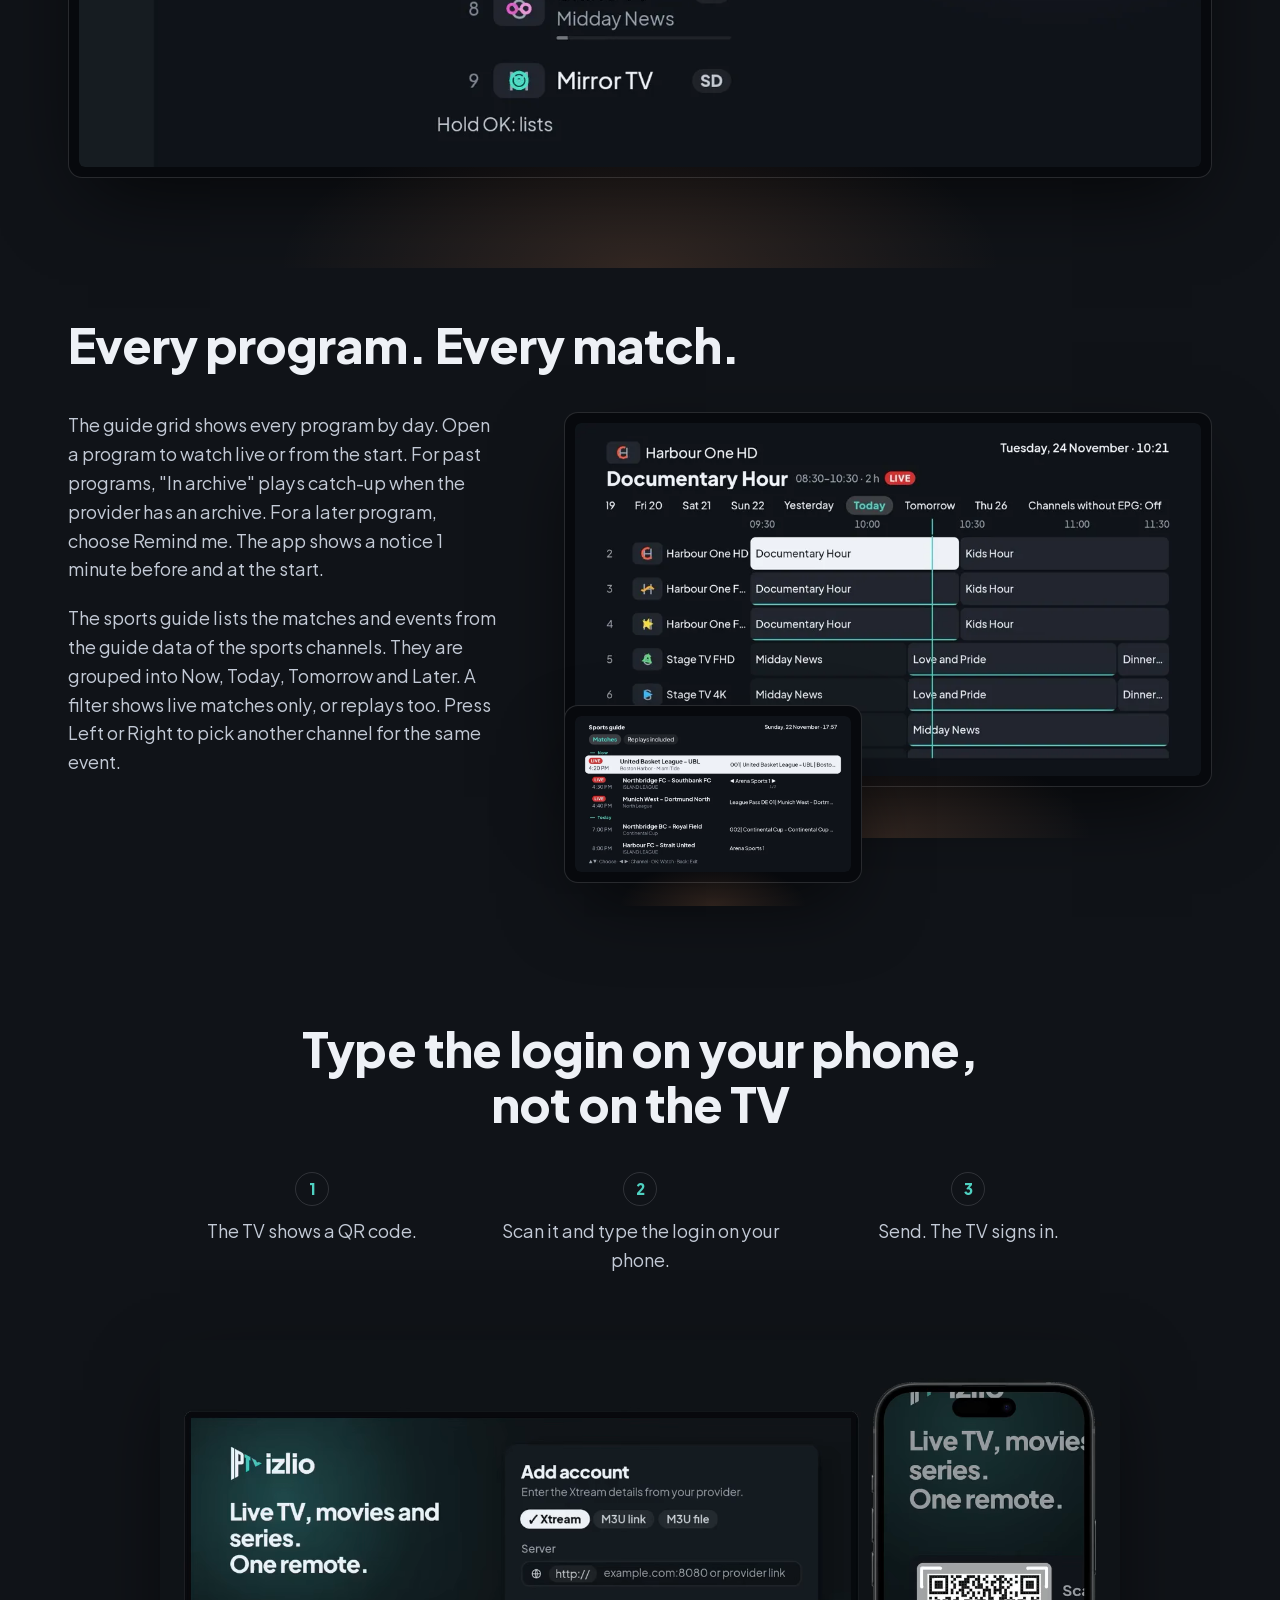
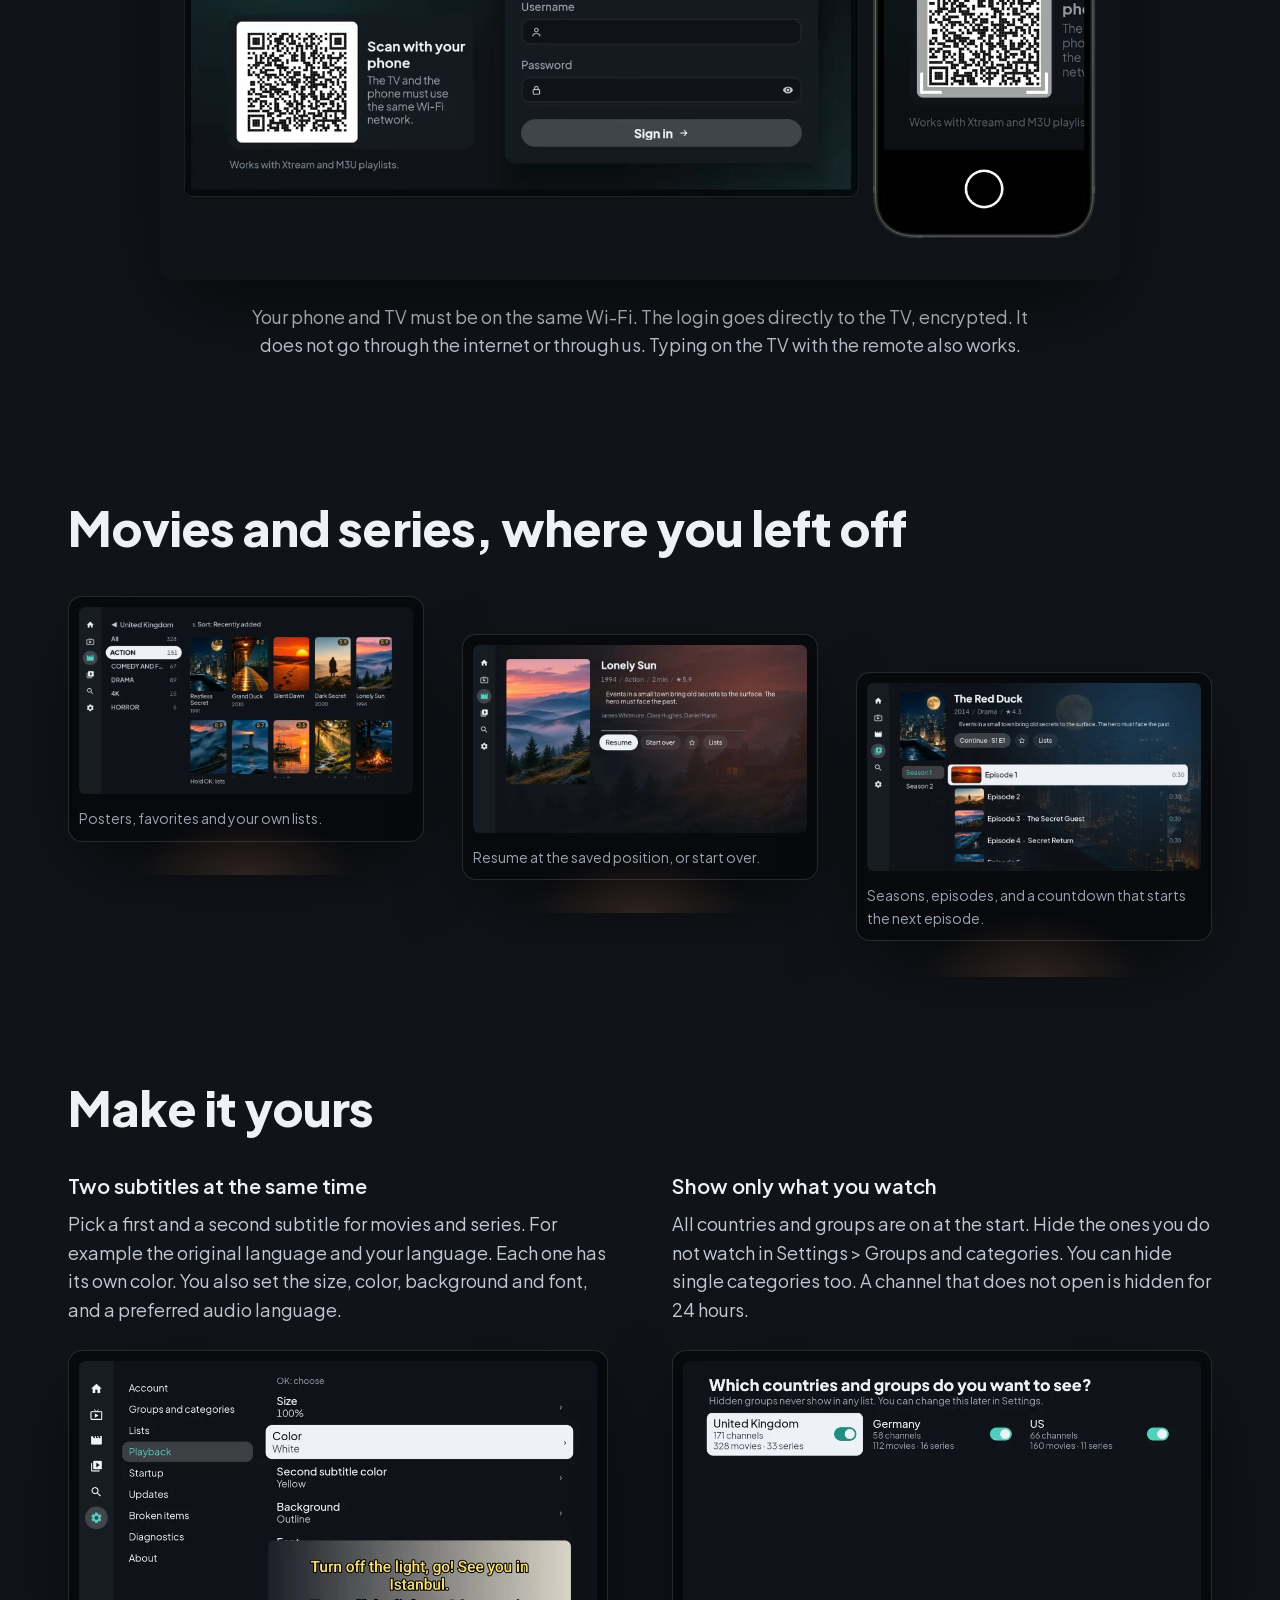
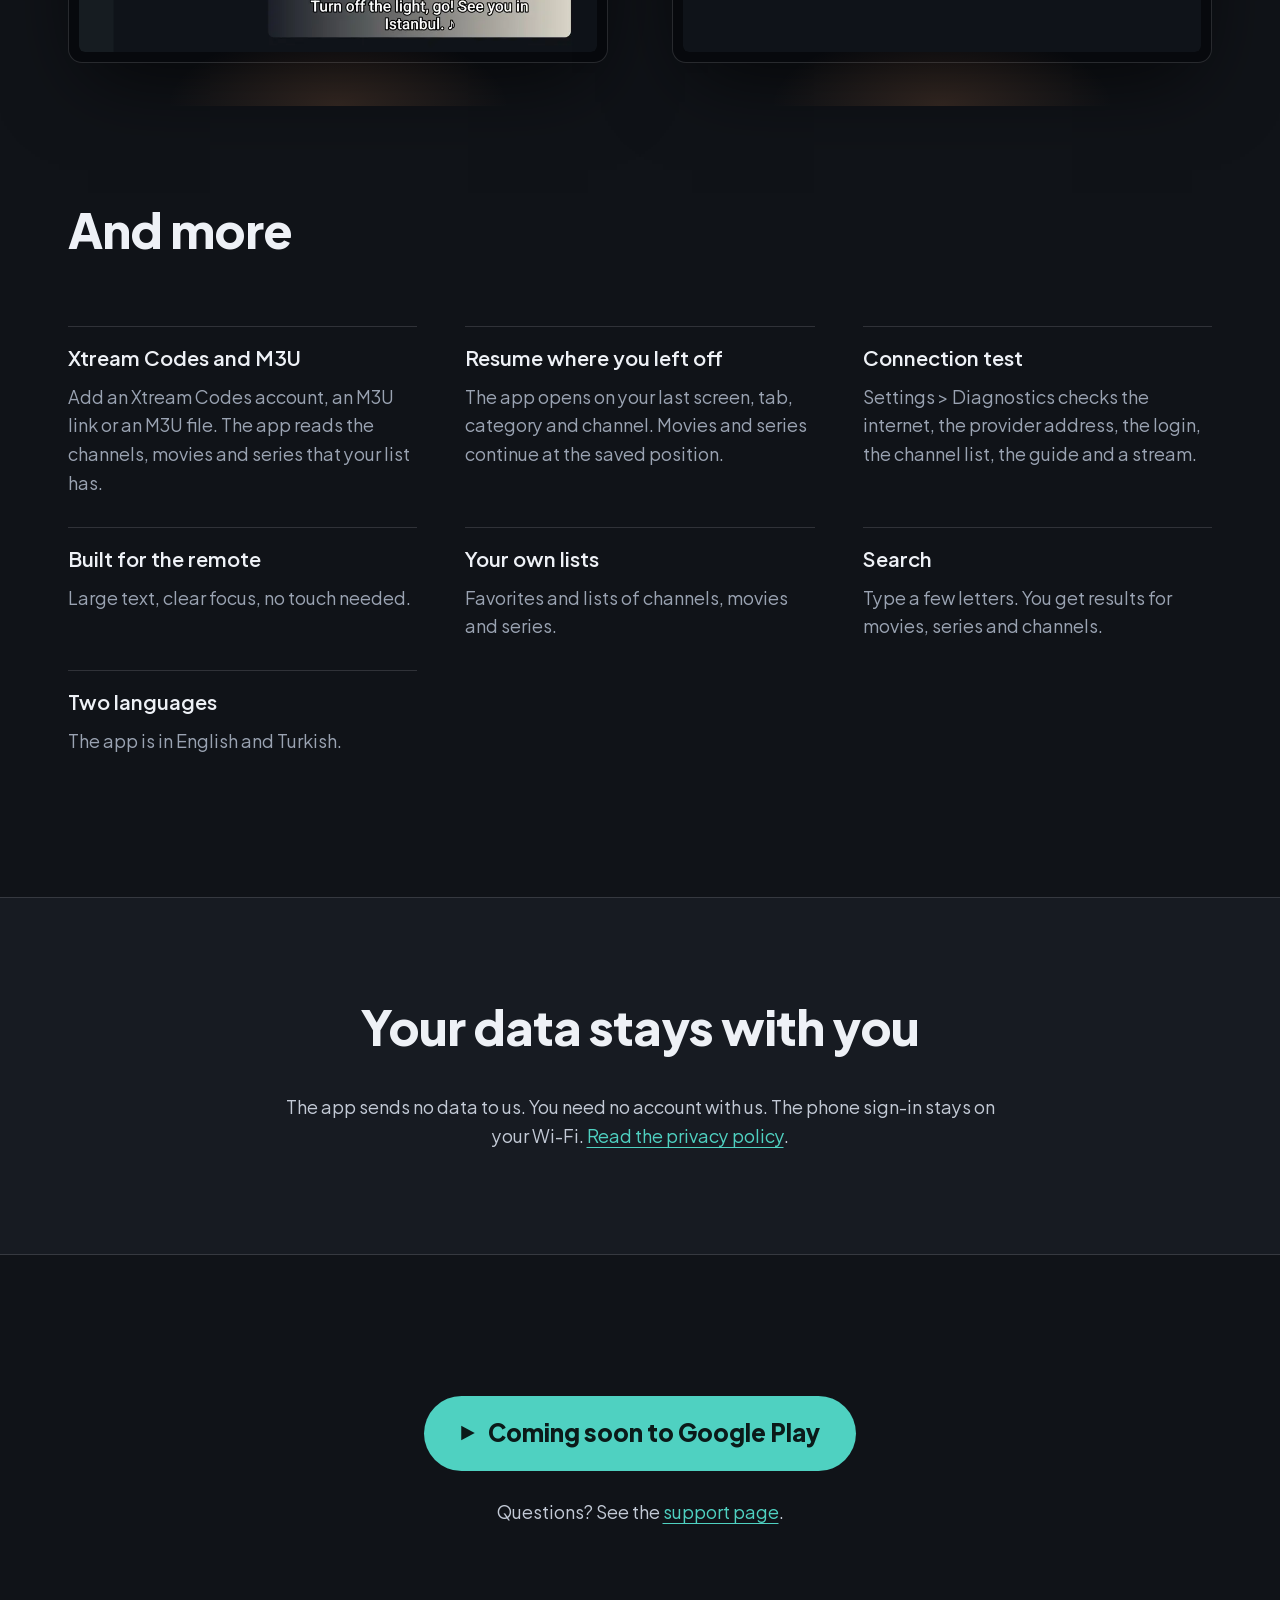
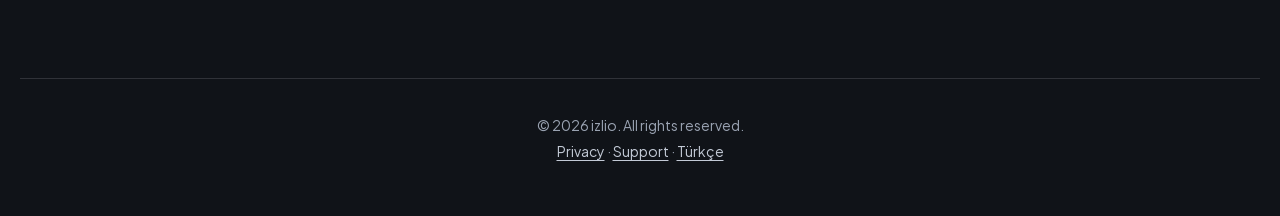
==== commit ef160073: "Use the lowercase name izlio on all pages Co-Authored-By: Claude Opus 5.5 <noreply@anthropic.com>" ====
--- a/index.html
+++ b/index.html
@@ -3,19 +3,19 @@
 <head>
 <meta charset="utf-8">
 <meta name="viewport" content="width=device-width, initial-scale=1">
-<title>Izlio - IPTV player for Android TV and Google TV</title>
-<meta name="description" content="Izlio is an IPTV player for Android TV and Google TV, with a program guide, a sports guide and sign-in with your phone.">
+<title>izlio - IPTV player for Android TV and Google TV</title>
+<meta name="description" content="izlio is an IPTV player for Android TV and Google TV, with a program guide, a sports guide and sign-in with your phone.">
 <meta name="color-scheme" content="dark">
 <meta property="og:type" content="website">
-<meta property="og:site_name" content="Izlio">
-<meta property="og:title" content="Izlio - IPTV player for Android TV and Google TV">
-<meta property="og:description" content="Izlio is an IPTV player for Android TV and Google TV, with a program guide, a sports guide and sign-in with your phone.">
+<meta property="og:site_name" content="izlio">
+<meta property="og:title" content="izlio - IPTV player for Android TV and Google TV">
+<meta property="og:description" content="izlio is an IPTV player for Android TV and Google TV, with a program guide, a sports guide and sign-in with your phone.">
 <meta property="og:url" content="https://kburakf.github.io/izlio/">
 <meta property="og:locale" content="en_US">
 <meta property="og:image" content="https://kburakf.github.io/izlio/img/en/home.jpg">
 <meta property="og:image:width" content="1600">
 <meta property="og:image:height" content="900">
-<meta property="og:image:alt" content="Izlio home screen with the last channel and the Continue watching row.">
+<meta property="og:image:alt" content="izlio home screen with the last channel and the Continue watching row.">
 <meta name="twitter:card" content="summary_large_image">
 <link rel="icon" href="favicon.svg" type="image/svg+xml">
 <link rel="preload" href="fonts/pjs-800.woff2" as="font" type="font/woff2" crossorigin>
@@ -26,19 +26,19 @@
 <nav aria-label="Main"><a href="#features">Features</a><a href="privacy.html">Privacy</a><a href="support.html">Support</a><a class="lang" href="tr/index.html" hreflang="tr">Türkçe</a></nav></header>
 <main>
 
-<section class="hero" aria-label="Izlio">
+<section class="hero" aria-label="izlio">
 <div>
 <h1>The IPTV player made for the TV remote.</h1>
 <p class="tagline">Live TV, a full program guide, a sports guide, movies and series. Sign in with your phone.</p>
 <p class="soon"><svg width="14" height="16" viewBox="0 0 14 16" aria-hidden="true" focusable="false"><path d="M1 1.5v13L13 8Z" fill="currentColor"/></svg>Coming soon to Google Play</p>
-<p class="quiet">Izlio is a player. It has no channels. You add your own provider account (Xtream Codes) or your own M3U playlist (link or file).</p>
+<p class="quiet">izlio is a player. It has no channels. You add your own provider account (Xtream Codes) or your own M3U playlist (link or file).</p>
 <p class="platforms">For Android TV and Google TV</p>
 </div>
 <div class="tour">
 <figure class="tv">
 <div class="tv-screen">
-<figure class="panel" role="tabpanel" id="panel-0" aria-labelledby="tab-0"><picture><source type="image/webp" srcset="img/en/home-960.webp 960w, img/en/home-1920.webp 1920w" sizes="(min-width:1100px) 620px, 92vw"><img src="img/en/home.jpg" alt="Izlio home screen with the last channel and the Continue watching row with a live channel, an episode and a movie." width="1600" height="900" fetchpriority="high" decoding="async"></picture></figure>
-<figure class="panel" role="tabpanel" id="panel-1" aria-labelledby="tab-1"><picture><source type="image/webp" srcset="img/en/live-tv-960.webp 960w, img/en/live-tv-1920.webp 1920w" sizes="(min-width:1100px) 620px, 92vw"><img src="img/en/live-tv.jpg" alt="Izlio Live TV screen: country and category list on the left, the channel list in the middle, and a preview with the current and next program on the right." width="1600" height="900" loading="lazy" decoding="async"></picture></figure>
+<figure class="panel" role="tabpanel" id="panel-0" aria-labelledby="tab-0"><picture><source type="image/webp" srcset="img/en/home-960.webp 960w, img/en/home-1920.webp 1920w" sizes="(min-width:1100px) 620px, 92vw"><img src="img/en/home.jpg" alt="izlio home screen with the last channel and the Continue watching row with a live channel, an episode and a movie." width="1600" height="900" fetchpriority="high" decoding="async"></picture></figure>
+<figure class="panel" role="tabpanel" id="panel-1" aria-labelledby="tab-1"><picture><source type="image/webp" srcset="img/en/live-tv-960.webp 960w, img/en/live-tv-1920.webp 1920w" sizes="(min-width:1100px) 620px, 92vw"><img src="img/en/live-tv.jpg" alt="izlio Live TV screen: country and category list on the left, the channel list in the middle, and a preview with the current and next program on the right." width="1600" height="900" loading="lazy" decoding="async"></picture></figure>
 <figure class="panel" role="tabpanel" id="panel-2" aria-labelledby="tab-2"><picture><source type="image/webp" srcset="img/en/guide-960.webp 960w, img/en/guide-1920.webp 1920w" sizes="(min-width:1100px) 620px, 92vw"><img src="img/en/guide.jpg" alt="Program guide grid with day tabs from Yesterday to Tuesday and the programs of each channel." width="1600" height="900" loading="lazy" decoding="async"></picture></figure>
 <figure class="panel" role="tabpanel" id="panel-3" aria-labelledby="tab-3"><picture><source type="image/webp" srcset="img/en/sports-960.webp 960w, img/en/sports-1920.webp 1920w" sizes="(min-width:1100px) 620px, 92vw"><img src="img/en/sports.jpg" alt="Sports guide with matches grouped under Today and Tomorrow, the league and the channel of each match." width="1600" height="900" loading="lazy" decoding="async"></picture></figure>
 <figure class="panel" role="tabpanel" id="panel-4" aria-labelledby="tab-4"><picture><source type="image/webp" srcset="img/en/player-960.webp 960w, img/en/player-1920.webp 1920w" sizes="(min-width:1100px) 620px, 92vw"><img src="img/en/player.jpg" alt="Full-screen live player with the info bar that shows the channel, the current and next program, and the time." width="1600" height="900" loading="lazy" decoding="async"></picture></figure>
@@ -70,7 +70,7 @@
 <p>Pick a country and a category on the left. The channel list sits in the middle. On the right, a live preview shows the program that is on now and next.</p>
 <p>In the player, Up and Down change the channel and Left goes to the previous channel. The quick menu has audio, subtitles, picture and an external player. A broken stream reconnects by itself.</p>
 </div>
-<figure class="tv wide"><div class="tv-screen"><picture><source type="image/webp" srcset="img/en/live-tv-960.webp 960w, img/en/live-tv-1920.webp 1920w" sizes="(min-width:1100px) 1144px, 92vw"><img src="img/en/live-tv.jpg" alt="Izlio Live TV screen with the country list, the channel list and a live preview." width="1600" height="900" loading="lazy" decoding="async"></picture></div></figure>
+<figure class="tv wide"><div class="tv-screen"><picture><source type="image/webp" srcset="img/en/live-tv-960.webp 960w, img/en/live-tv-1920.webp 1920w" sizes="(min-width:1100px) 1144px, 92vw"><img src="img/en/live-tv.jpg" alt="izlio Live TV screen with the country list, the channel list and a live preview." width="1600" height="900" loading="lazy" decoding="async"></picture></div></figure>
 </section>
 
 <section aria-labelledby="guide-h">
@@ -101,7 +101,7 @@
 <section aria-labelledby="movies-h">
 <h2 id="movies-h">Movies and series, where you left off</h2>
 <div class="row3">
-<figure class="tv"><div class="tv-screen"><picture><source type="image/webp" srcset="img/en/movies-960.webp 960w, img/en/movies-1920.webp 1920w" sizes="(min-width:900px) 355px, 82vw"><img src="img/en/movies.jpg" alt="Izlio Movies screen with the category list and a grid of movie posters." width="1600" height="900" loading="lazy" decoding="async"></picture></div><figcaption>Posters, favorites and your own lists.</figcaption></figure>
+<figure class="tv"><div class="tv-screen"><picture><source type="image/webp" srcset="img/en/movies-960.webp 960w, img/en/movies-1920.webp 1920w" sizes="(min-width:900px) 355px, 82vw"><img src="img/en/movies.jpg" alt="izlio Movies screen with the category list and a grid of movie posters." width="1600" height="900" loading="lazy" decoding="async"></picture></div><figcaption>Posters, favorites and your own lists.</figcaption></figure>
 <figure class="tv"><div class="tv-screen"><picture><source type="image/webp" srcset="img/en/movie-detail-960.webp 960w, img/en/movie-detail-1920.webp 1920w" sizes="(min-width:900px) 355px, 82vw"><img src="img/en/movie-detail.jpg" alt="Movie details page with the poster, plot, genre, length, rating and the Resume and Start over buttons." width="1600" height="900" loading="lazy" decoding="async"></picture></div><figcaption>Resume at the saved position, or start over.</figcaption></figure>
 <figure class="tv"><div class="tv-screen"><picture><source type="image/webp" srcset="img/en/series-960.webp 960w, img/en/series-1920.webp 1920w" sizes="(min-width:900px) 355px, 82vw"><img src="img/en/series.jpg" alt="Series page with the poster, plot, a season list and a list of episodes with their length." width="1600" height="900" loading="lazy" decoding="async"></picture></div><figcaption>Seasons, episodes, and a countdown that starts the next episode.</figcaption></figure>
 </div>
@@ -141,12 +141,12 @@
 <p>The app sends no data to us. You need no account with us. The phone sign-in stays on your Wi-Fi. <a href="privacy.html">Read the privacy policy</a>.</p>
 </section>
 
-<section class="closing" aria-label="Get Izlio">
+<section class="closing" aria-label="Get izlio">
 <p class="soon"><svg width="16" height="18" viewBox="0 0 14 16" aria-hidden="true" focusable="false"><path d="M1 1.5v13L13 8Z" fill="currentColor"/></svg>Coming soon to Google Play</p>
 <p>Questions? See the <a href="support.html">support page</a>.</p>
 </section>
 </main>
-<footer><p>&copy; 2026 Izlio. All rights reserved.</p><p><a href="privacy.html">Privacy</a> · <a href="support.html">Support</a> · <a href="tr/index.html">Türkçe</a></p></footer>
+<footer><p>&copy; 2026 izlio. All rights reserved.</p><p><a href="privacy.html">Privacy</a> · <a href="support.html">Support</a> · <a href="tr/index.html">Türkçe</a></p></footer>
 <script>
 (function(){document.documentElement.classList.replace("no-js","js");var t=document.querySelector(".tour");if(!t)return;var r=matchMedia("(prefers-reduced-motion: reduce)").matches;if(r)t.classList.add("still");var b=[].slice.call(t.querySelectorAll("[role=tab]")),p=[].slice.call(t.querySelectorAll(".panel")),c=[].slice.call(t.querySelectorAll(".tour-captions p")),n=b.length,i=0,h=0;function go(k,f){i=((k%n)+n)%n;b.forEach(function(x,j){var s=j===i;x.setAttribute("aria-selected",s);x.tabIndex=s?0:-1;var a=x.querySelector(".bar");if(a&&!r){a.classList.remove("run","done");if(j<i)a.classList.add("done")}});p.forEach(function(x,j){x.classList.toggle("on",j===i)});c.forEach(function(x,j){x.classList.toggle("on",j===i)});var m=p[(i+1)%n].querySelector("img");if(m)m.loading="eager";if(f)b[i].focus()}function tick(){clearTimeout(h);var a=b[i].querySelector(".bar");if(a&&!r){a.classList.remove("run");void a.offsetWidth;a.classList.add("run")}if(!r)h=setTimeout(function(){go(i+1);tick()},5000)}b.forEach(function(x,j){x.addEventListener("click",function(){go(j);tick()});x.addEventListener("keydown",function(e){var d={ArrowRight:1,ArrowLeft:-1,Home:0,End:2}[e.key];if(d===undefined)return;e.preventDefault();go(d===0?0:d===2?n-1:j+d,1);tick()})});t.addEventListener("mouseenter",function(){t.classList.add("paused");clearTimeout(h)});t.addEventListener("mouseleave",function(){t.classList.remove("paused");tick()});t.addEventListener("focusin",function(){t.classList.add("paused");clearTimeout(h)});t.addEventListener("focusout",function(){t.classList.remove("paused");tick()});go(0);tick();
 })();
--- a/style.css
+++ b/style.css
@@ -1,4 +1,4 @@
-/* Izlio - dark, cinematic, teal accent. Static site, no build step. */
+/* izlio - dark, cinematic, teal accent. Static site, no build step. */
 
 @font-face{font-family:"Plus Jakarta Sans";src:url("fonts/pjs-400.woff2") format("woff2");font-weight:400;font-style:normal;font-display:swap}
 @font-face{font-family:"Plus Jakarta Sans";src:url("fonts/pjs-600.woff2") format("woff2");font-weight:600;font-style:normal;font-display:swap}
